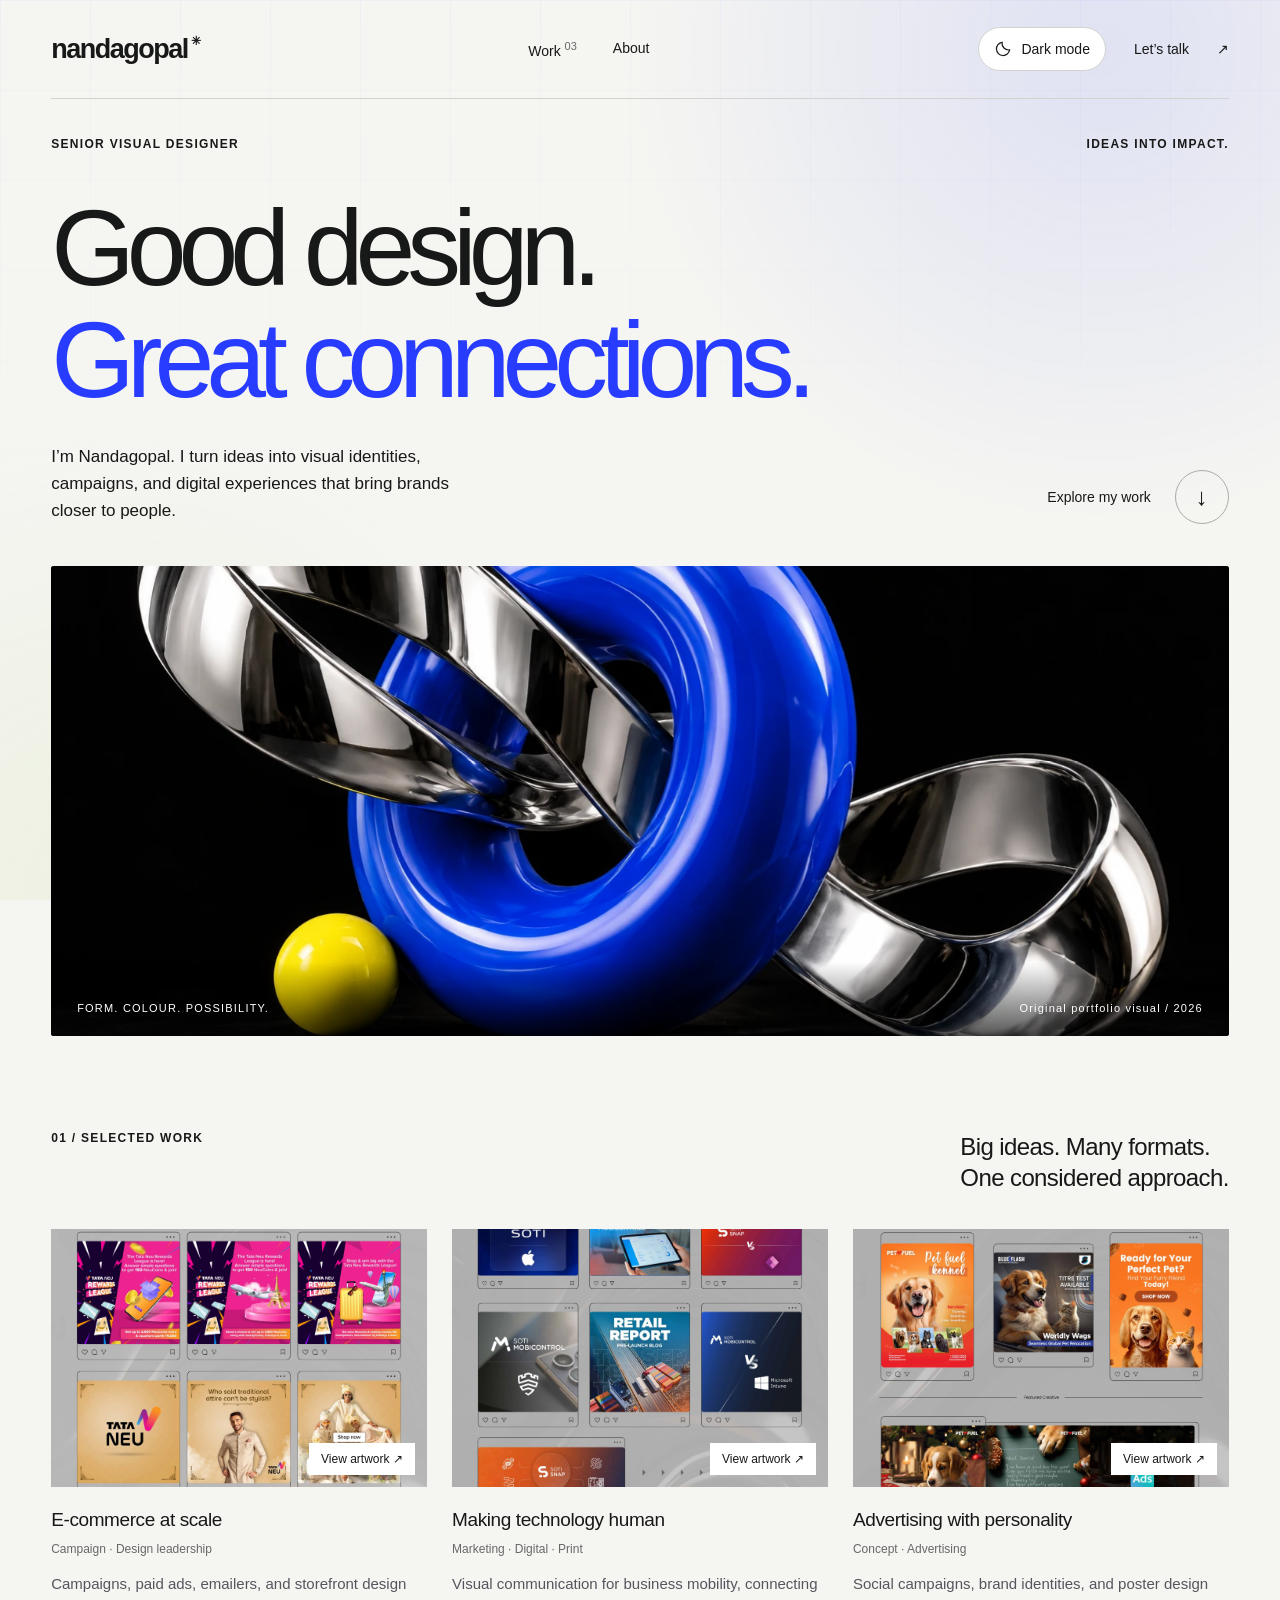
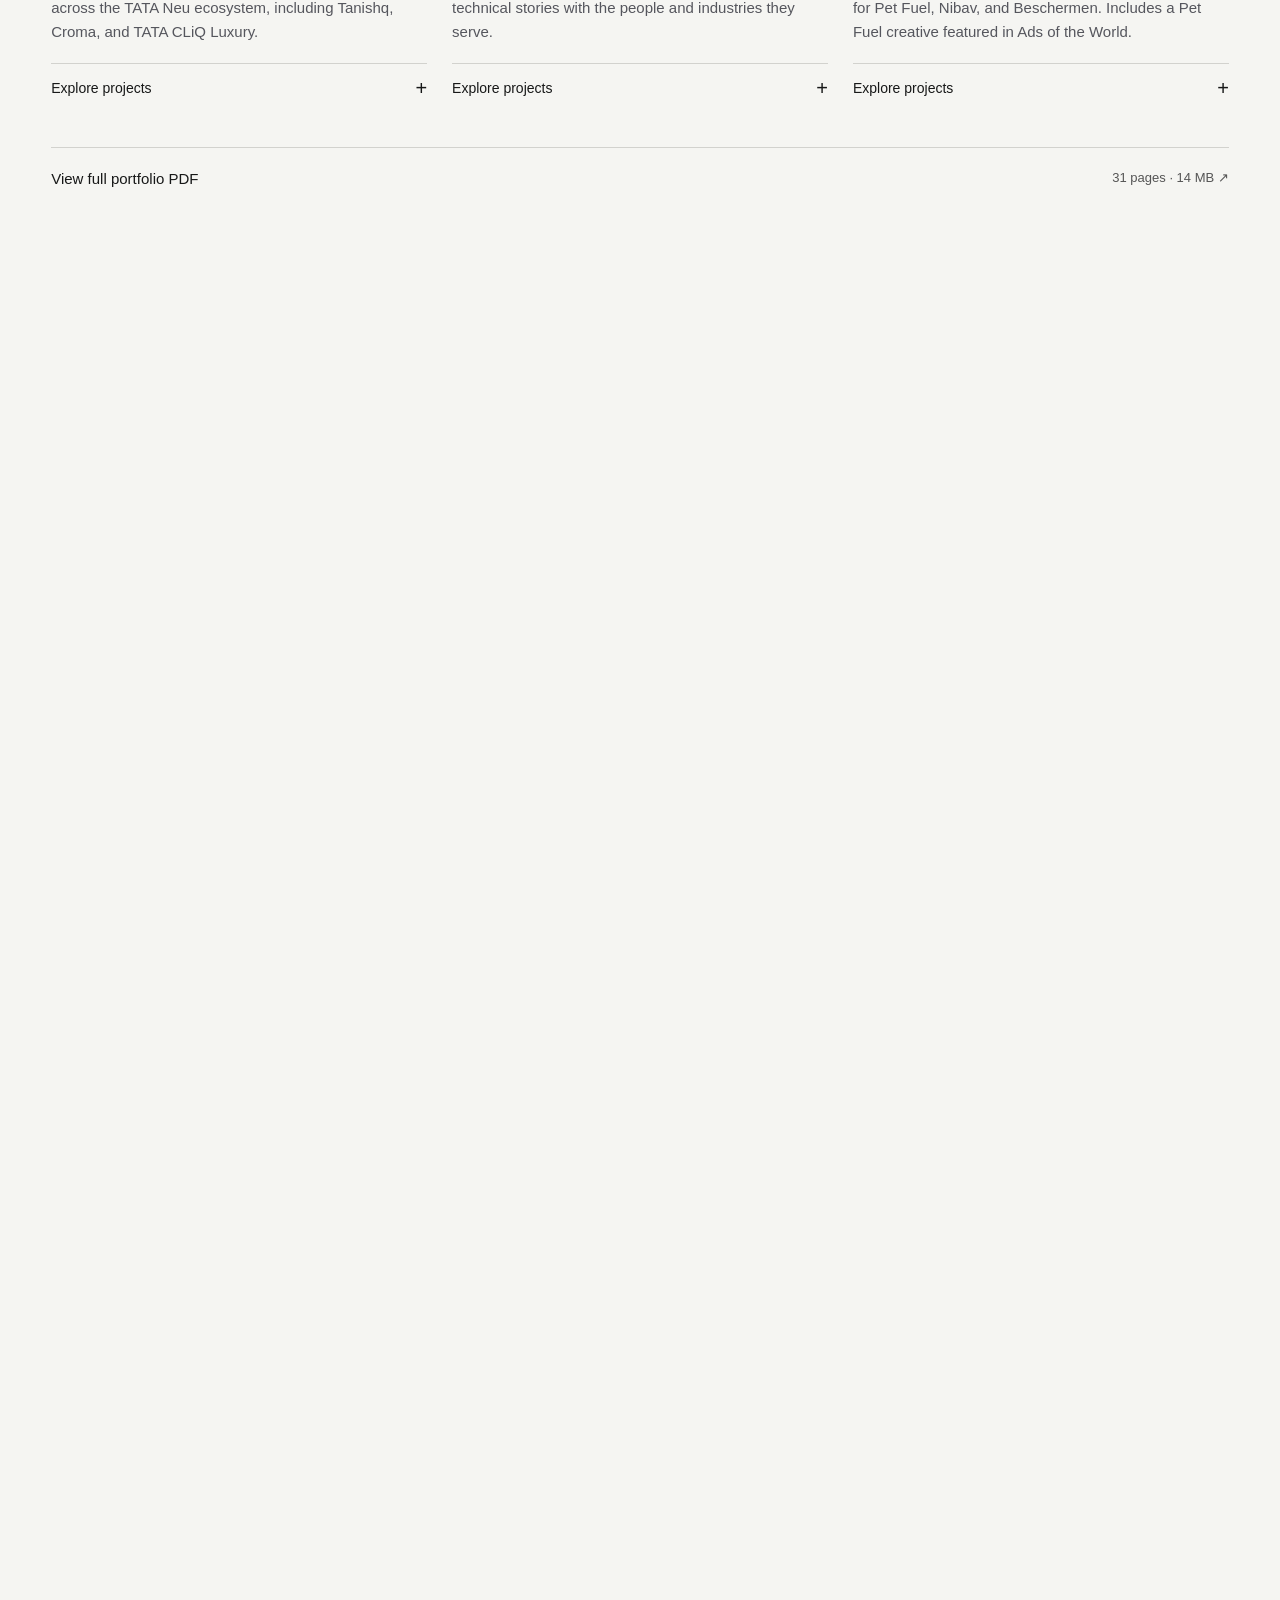
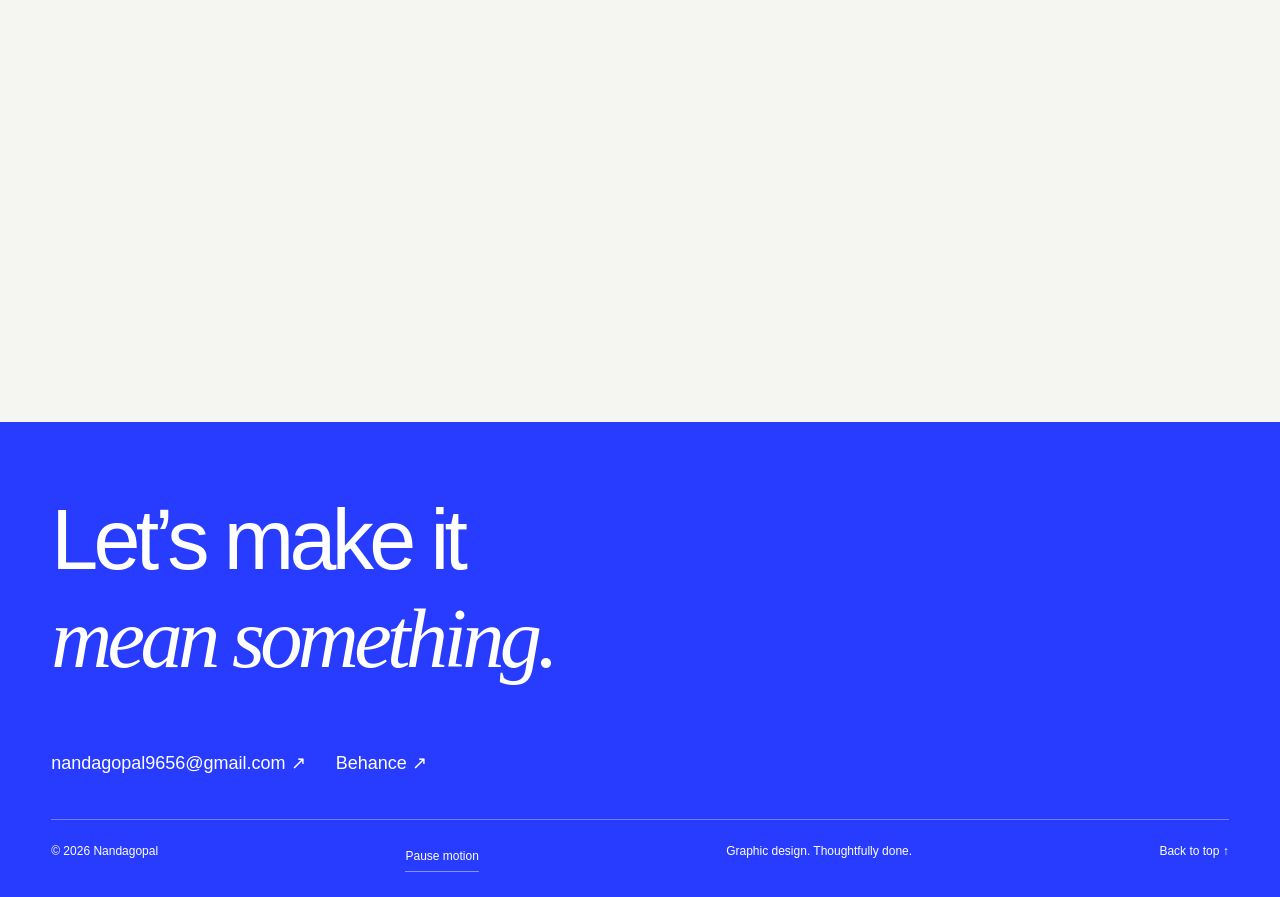
==== index.html @ f3656f04 "Refresh cached popup styles so the solid background appears" ====
<!doctype html>
<html lang="en">
<head>
<meta charset="utf-8"><meta name="viewport" content="width=device-width,initial-scale=1">
<title>Nandagopal — Senior Visual Designer</title>
<meta name="description" content="Nandagopal is a multidisciplinary graphic designer and copywriter working across brand identities, e-commerce campaigns, advertising and digital experiences.">
<meta name="theme-color" content="#f5f5f2">
<link rel="icon" type="image/svg+xml" href="data:image/svg+xml,%3Csvg xmlns='http://www.w3.org/2000/svg' viewBox='0 0 32 32'%3E%3Crect width='32' height='32' rx='7' fill='%23283cff'/%3E%3Ctext x='6' y='24' fill='white' font-family='Arial' font-size='25' font-weight='bold'%3En%3C/text%3E%3C/svg%3E">
<script>
(function () {
  var root = document.documentElement;
  var theme = null, motion = null;
  try { theme = localStorage.getItem('nandagopal-theme'); motion = localStorage.getItem('nandagopal-motion'); } catch (_) {}
  root.dataset.theme = theme === 'dark' || theme === 'light' ? theme : (matchMedia('(prefers-color-scheme: dark)').matches ? 'dark' : 'light');
  root.dataset.motion = motion === 'paused' ? 'paused' : 'running';
  document.querySelector('meta[name="theme-color"]').content = root.dataset.theme === 'dark' ? '#101115' : '#f5f5f2';
})();
</script>
<style>
:root{--paper:#f5f5f2;--ink:#171818;--blue:#283cff;--line:#d2d2ce}*{box-sizing:border-box}html{scroll-behavior:smooth;scroll-padding-top:30px}body{margin:0;background:var(--paper);color:var(--ink);font-family:Arial,Helvetica,sans-serif;-webkit-font-smoothing:antialiased}a{color:inherit;text-decoration:none}button,a,summary{-webkit-tap-highlight-color:transparent}a:focus-visible,summary:focus-visible{outline:3px solid var(--blue);outline-offset:6px}.skip{position:absolute;left:20px;top:-80px;background:white;padding:16px;z-index:3}.skip:focus{top:10px}.nav{margin:0 4%;padding:27px 0;display:flex;align-items:center;justify-content:space-between;border-bottom:1px solid var(--line);gap:25px}.wordmark{font-size:27px;font-weight:800;letter-spacing:-1.5px}.wordmark span{font-size:12px;vertical-align:top;margin-left:3px}.nav nav{display:flex;gap:36px;font-size:14px}.nav nav span{font-size:11px;vertical-align:super;color:#686868}.nav-end{font-size:14px}.nav-end span{margin-left:24px}.hero,.work,.about,.expertise{margin:0 4%}.hero{padding-top:38px}.eyebrow{font-size:12px;letter-spacing:1.3px;font-weight:600}.hero>.eyebrow{display:flex;justify-content:space-between}h1{font-size:clamp(60px,8.4vw,140px);font-weight:500;letter-spacing:-.075em;line-height:1.04;margin:42px 0 26px}h1>span{color:var(--blue)}.hero-bottom{display:flex;justify-content:space-between;align-items:end;margin-bottom:42px}.hero-bottom p{font-size:17px;line-height:1.6;max-width:435px;margin:0}.round-link{display:flex;align-items:center;gap:24px;font-size:14px}.round-link b{width:54px;height:54px;border:1px solid #aaa;border-radius:50%;display:grid;place-items:center;font-size:24px;font-weight:400;transition:.2s}.round-link:hover b{background:var(--blue);color:white;border-color:var(--blue);transform:translateY(3px)}.hero-art{margin:0;position:relative;height:470px;overflow:hidden;background:#0b0b0c;border-radius:3px}.hero-art img{width:100%;height:100%;object-fit:cover;object-position:center 52%}.hero-art figcaption{position:absolute;bottom:0;left:0;right:0;display:flex;justify-content:space-between;color:white;font-size:11px;letter-spacing:1.2px;padding:40px 26px 22px;background:linear-gradient(transparent,#000a)}.work{padding:95px 0 75px}.section-top{display:flex;justify-content:space-between;align-items:start;margin-bottom:35px}.section-top>p{font-size:24px;line-height:1.3;letter-spacing:-.6px;margin:0}.project-grid{display:grid;grid-template-columns:repeat(3,minmax(0,1fr));gap:25px}.project-face{aspect-ratio:4/4.7;padding:28px;display:flex;flex-direction:column;justify-content:space-between}.small-cap{font-size:11px;letter-spacing:1px}.project-face h2{font-size:clamp(27px,3.05vw,52px);line-height:1.08;font-weight:500;letter-spacing:-1.8px;margin:30px 0}.project-face em{font-family:Georgia,serif;font-weight:400}.face-foot{display:flex;justify-content:space-between;align-items:end}.face-foot span:first-child{font-size:23px;font-weight:bold;letter-spacing:-.8px}.face-foot span:last-child{font-size:12px}.neu .project-face{background:#c8f05c}.soti .project-face{background:var(--blue);color:white}.pet .project-face{background:#212121;color:#efefea}.project-label{margin-top:22px}.project-label h3{font-size:19px;font-weight:500;letter-spacing:-.4px;margin:0 0 8px}.project-label>span{font-size:12px;color:#686868}.project>p{font-size:15px;line-height:1.6;color:var(--muted);min-height:76px}details{border-top:1px solid var(--line)}summary{list-style:none;cursor:pointer;font-size:14px;padding:16px 0;display:flex;justify-content:space-between}summary::-webkit-details-marker{display:none}summary span{font-size:20px;line-height:16px}details[open] summary span{transform:rotate(45deg)}.detail{padding-bottom:12px;font-size:15px;line-height:1.6}.detail h4{margin:12px 0 4px;font-size:13px}.detail p{margin:0 0 14px;color:#535353}.work-note{font-size:12px;color:var(--muted);margin:30px 0 0}.about{border-top:1px solid var(--line);padding:75px 0 90px;display:grid;grid-template-columns:1fr 1fr;gap:60px}.about h2{font-size:clamp(42px,5.2vw,80px);line-height:1.1;letter-spacing:-3px;font-weight:500;margin:35px 0}.about h2 em{font-family:Georgia,serif;color:var(--blue);font-weight:400}.about-copy{padding-top:42px}.about-copy p{font-size:16px;line-height:1.7;color:#545454}.about-copy .large{font-size:25px;line-height:1.4;color:var(--ink);letter-spacing:-.6px;margin-top:0}.stat{display:flex;gap:25px;align-items:center;border-top:1px solid var(--line);padding-top:25px;margin-top:30px}.stat strong{font-size:70px;font-weight:500;letter-spacing:-5px}.stat span{font-size:13px;line-height:1.7;color:#555}.expertise{padding:70px 0;border-top:1px solid var(--line)}.section-top h2{font-size:35px;line-height:1.2;font-weight:500;letter-spacing:-1.4px;margin:0}.skill-row{padding:25px 0;border-top:1px solid var(--line);display:grid;grid-template-columns:55px 1fr 1fr;align-items:center;gap:20px}.skill-row>span{font-size:12px;color:#777}.skill-row h3{font-size:25px;font-weight:500;letter-spacing:-.6px;margin:0}.skill-row p{font-size:14px;color:var(--muted);line-height:1.6;margin:0}.toolbox{display:flex;justify-content:space-between;border-top:1px solid var(--line);padding:28px 0 0;gap:25px}.toolbox span{font-size:11px;letter-spacing:1px}.toolbox p{font-size:14px;margin:0;line-height:1.6}footer{background:var(--brand);color:white;padding:55px 4% 25px}.footer-title{font-size:clamp(42px,6.6vw,105px);letter-spacing:-.055em;line-height:1.15;padding:15px 0 65px}.footer-title em{font-family:Georgia,serif;font-weight:400}.footer-bottom{border-top:1px solid #ffffff55;padding-top:24px;display:flex;justify-content:space-between;font-size:12px;gap:20px}@media(min-width:1700px){body{max-width:1800px;margin:auto}}@media(max-width:900px){h1{font-size:9vw}.project-grid{gap:15px}.project-face{padding:20px}.project-face h2{letter-spacing:-1px}.small-cap{font-size:10px}.hero-art{height:380px}.about{gap:35px}.skill-row{grid-template-columns:30px 1fr 1fr}}@media(max-width:640px){.nav{padding:22px 0}.wordmark{font-size:24px}.nav nav{gap:20px}.nav-end{display:none}.hero{padding-top:26px}.hero>.eyebrow span:last-child{display:none}h1{font-size:clamp(43px,10.4vw,67px);margin:34px 0 23px;letter-spacing:-.065em}.hero-bottom{display:block;margin-bottom:30px}.hero-bottom p{font-size:16px}.round-link{justify-content:space-between;margin-top:22px}.round-link b{width:43px;height:43px}.hero-art{height:310px}.hero-art figcaption{padding:30px 16px 16px;font-size:10px}.hero-art figcaption span:last-child{display:none}.work{padding:60px 0}.section-top{gap:20px}.section-top>p{font-size:18px}.eyebrow{font-size:10px;line-height:1.5}.project-grid{grid-template-columns:1fr;gap:36px}.project-face{aspect-ratio:1.15;padding:26px}.project-face h2{font-size:45px;letter-spacing:-1.6px}.small-cap{font-size:11px}.project>p{min-height:0}.about{padding:50px 0;grid-template-columns:1fr;gap:0}.about h2{font-size:52px;letter-spacing:-2px;margin-bottom:0}.about-copy{padding-top:30px}.about-copy .large{font-size:22px}.expertise{padding:45px 0}.section-top h2{font-size:25px}.skill-row{grid-template-columns:25px 1fr;gap:12px}.skill-row h3{font-size:23px}.skill-row p{grid-column:2}.toolbox{display:block}.toolbox p{margin-top:14px}.footer-title{font-size:47px;padding-bottom:40px}.footer-bottom{flex-wrap:wrap;font-size:11px}.footer-bottom>span:nth-child(2){display:none}footer{padding-top:30px}}@media(prefers-reduced-motion:reduce){html{scroll-behavior:auto}*{transition:none!important}}
.art-preview{display:block;width:100%;padding:0;border:0;position:relative;background:#ddd;cursor:zoom-in;overflow:hidden}.art-preview img{display:block;width:100%;height:auto;aspect-ratio:16/11;object-fit:cover;transition:transform .3s}.art-preview:hover img{transform:scale(1.025)}.art-preview>span{position:absolute;right:12px;bottom:12px;background:#fff;padding:9px 12px;font-size:12px}.art-gallery{display:grid;gap:15px;margin-top:25px}.art-gallery button{padding:0;text-align:left;background:none;border:1px solid var(--line);cursor:zoom-in;color:var(--ink)}.art-gallery img{width:100%;height:auto;display:block}.art-gallery span{display:block;padding:12px;font-size:13px}.portfolio-download{display:flex;justify-content:space-between;padding:22px 0;border-top:1px solid var(--line);margin-top:35px;font-size:15px}.portfolio-download span{font-size:13px;color:#555}.contact-links{display:flex;gap:30px;flex-wrap:wrap;padding-bottom:45px;font-size:18px}.contact-links a:hover{text-decoration:underline}dialog{border:0;padding:20px;width:min(1400px,95vw);max-height:94vh;background:var(--paper);color:var(--ink)}dialog::backdrop{background:#000c}dialog>img{display:block;max-width:100%;max-height:79vh;width:auto;height:auto;margin:auto;object-fit:contain}.dialog-bar{display:flex;justify-content:space-between;align-items:center;gap:20px;margin-bottom:18px}.dialog-bar h2{font-size:17px;font-weight:500;margin:0}.dialog-bar button{font:inherit;background:var(--ink);color:var(--paper);border:0;padding:10px 16px;cursor:pointer}button:focus-visible{outline:3px solid var(--blue);outline-offset:4px}@media(max-width:640px){.art-preview img{aspect-ratio:16/10}.contact-links{display:grid;gap:20px;font-size:16px}.portfolio-download{gap:20px;font-size:14px}dialog{padding:12px}.dialog-bar h2{font-size:14px}}
/* Appearance and ambient movement */
:root{color-scheme:light;--muted:#55565d;--brand:#283cff;--surface:#ffffff;--glow-blue:rgba(40,60,255,.1);--glow-lime:rgba(166,208,62,.09);--grid:rgba(40,60,255,.045)}
:root[data-theme="dark"]{color-scheme:dark;--paper:#101115;--ink:#f2f3f7;--blue:#96a3ff;--line:#353740;--muted:#b2b6c3;--brand:#202cad;--surface:#1e2029;--glow-blue:rgba(75,89,255,.2);--glow-lime:rgba(119,161,68,.08);--grid:rgba(150,163,255,.05)}
body{isolation:isolate;transition:background-color .25s,color .25s}
.ambient{position:fixed;inset:0;overflow:hidden;pointer-events:none;z-index:-1;contain:strict}
.ambient-wash{position:absolute;width:78vmax;height:78vmax;border-radius:50%;will-change:transform;animation:ambient-drift 26s ease-in-out infinite alternate}
.wash-blue{top:-35vmax;right:-25vmax;background:radial-gradient(ellipse,var(--glow-blue),transparent 67%)}
.wash-lime{bottom:-38vmax;left:-30vmax;background:radial-gradient(ellipse,var(--glow-lime),transparent 65%);animation-name:ambient-counter;animation-duration:32s}
.ambient-grid{position:absolute;inset:0;background-image:linear-gradient(var(--grid) 1px,transparent 1px),linear-gradient(90deg,var(--grid) 1px,transparent 1px);background-size:90px 90px;mask-image:linear-gradient(to bottom,#000,transparent 62%);opacity:.65}
@keyframes ambient-drift{from{transform:translate3d(0,0,0) scale(1)}to{transform:translate3d(-17vw,18vh,0) scale(1.2)}}
@keyframes ambient-counter{from{transform:translate3d(0,0,0)}to{transform:translate3d(20vw,-24vh,0) scale(1.15)}}
.nav-actions{display:flex;align-items:center;gap:28px}.appearance-button{display:inline-flex;align-items:center;justify-content:center;gap:9px;min-height:44px;padding:10px 15px;border:1px solid var(--line);border-radius:30px;color:var(--ink);background:var(--surface);font:inherit;font-size:14px;cursor:pointer;transition:border-color .2s,background-color .2s,transform .2s;white-space:nowrap}.appearance-button:hover{border-color:var(--blue);transform:translateY(-2px)}.appearance-button svg{width:18px;height:18px;flex:none}.sun-icon{display:none}[data-theme="dark"] .moon-icon{display:none}[data-theme="dark"] .sun-icon{display:block}.skip{background:var(--surface)}.art-preview>span{color:#171818}.round-link:hover b{background:var(--brand)}.art-gallery button{background:var(--surface)}.project-label h3{transition:color .2s}.project:hover .project-label h3{color:var(--blue)}.skill-row{transition:padding-left .25s,background-color .25s}.skill-row:hover{padding-left:12px;background:var(--glow-blue)}.hero-art img{animation:hero-breathe 24s ease-in-out infinite alternate;will-change:transform}.hero-art figcaption{z-index:1}@keyframes hero-breathe{from{transform:scale(1)}to{transform:scale(1.045)}}
#motion-toggle{font:inherit;color:inherit;border:0;border-bottom:1px solid #ffffff70;background:none;padding:0 0 3px;cursor:pointer;min-height:28px}#motion-toggle:focus-visible{outline-color:white}.page-hidden .ambient-wash,.page-hidden .hero-art img,[data-motion="paused"] .ambient-wash,[data-motion="paused"] .hero-art img{animation-play-state:paused}
@media(max-width:760px){.nav{flex-wrap:wrap;gap:18px}.nav-actions{gap:15px}.nav nav{gap:20px}.nav-end{display:none}.nav .wordmark{margin-right:auto}.nav nav{order:3;width:100%;padding-top:3px}.appearance-button{padding:10px 13px}.ambient-grid{background-size:65px 65px}.footer-bottom{align-items:center}.footer-bottom>span:nth-child(2){display:none}}
@media(prefers-reduced-motion:reduce){html{scroll-behavior:auto}.ambient-wash,.hero-art img{animation:none!important;will-change:auto}*,*::before,*::after{transition:none!important}.art-preview:hover img,.appearance-button:hover,.round-link:hover b{transform:none}.skill-row:hover{padding-left:0}}
.contact-section{margin:0 4%;padding:75px 0 90px;border-top:1px solid var(--line);display:grid;grid-template-columns:1fr 1.15fr;gap:8%}.contact-intro h2{font-size:clamp(42px,4.5vw,70px);line-height:1.08;letter-spacing:-2.4px;font-weight:500;margin:30px 0 24px}.contact-intro h2 em{font-family:Georgia,serif;color:var(--blue);font-weight:400}.contact-intro p{max-width:340px;font-size:17px;line-height:1.6;color:var(--muted)}.contact-intro>a{display:inline-block;font-size:14px;margin-top:18px;text-decoration:underline;text-underline-offset:5px}#contact-form{padding-top:6px;min-width:0}.contact-fields{display:grid;grid-template-columns:1fr 1fr;gap:20px}.contact-field{display:flex;flex-direction:column;gap:10px;margin-bottom:24px}.contact-field label{font-size:14px}.contact-field label span{font-size:12px;color:var(--muted)}.contact-field input,.contact-field textarea{width:100%;min-width:0;border:1px solid var(--line);border-radius:4px;background:var(--surface);color:var(--ink);font:inherit;font-size:16px;line-height:1.5;padding:14px 16px;transition:border-color .2s,box-shadow .2s}.contact-field input::placeholder,.contact-field textarea::placeholder{color:var(--muted);opacity:1}.contact-field textarea{resize:vertical;min-height:155px}.contact-field input:focus,.contact-field textarea:focus{outline:2px solid var(--blue);outline-offset:3px;border-color:var(--blue)}.contact-send{display:flex;align-items:center;gap:22px}.send-message{display:flex;align-items:center;justify-content:space-between;gap:30px;flex:none;padding:16px 23px;min-height:52px;border:1px solid transparent;border-radius:3px;background:var(--brand);color:#fff;font:inherit;font-size:16px;cursor:pointer;transition:transform .2s,box-shadow .2s}.send-message:hover{transform:translateY(-2px);box-shadow:0 5px 20px var(--glow-blue)}.send-message:disabled{cursor:wait;opacity:.7;transform:none}.contact-send p{color:var(--muted);font-size:12px;line-height:1.65;margin:0}.contact-send p a{text-decoration:underline;text-underline-offset:3px}.contact-status{font-size:16px;line-height:1.5;border-left:3px solid var(--blue);padding:14px 18px;background:var(--surface);margin-top:24px}.contact-honeypot{display:none}@media(max-width:760px){.contact-section{grid-template-columns:1fr;gap:32px;padding:50px 0}.contact-intro h2{font-size:48px}.contact-intro p{max-width:100%}.contact-intro>a{margin-top:8px}.contact-send{align-items:flex-start;flex-direction:column;gap:16px}.contact-send p{max-width:340px}}@media(max-width:420px){.contact-fields{grid-template-columns:1fr;gap:0}.send-message{width:100%}}@media(prefers-reduced-motion:reduce){.send-message:hover{transform:none}}


/* Interactive motion layered onto the original layout. */
:root{--accent:#c1c8ff}
.cursor-orbit{position:fixed;top:0;left:0;width:36px;height:36px;border:1px solid var(--blue);border-radius:50%;z-index:100;pointer-events:none;display:grid;place-items:center;opacity:0;transition:width .2s,height .2s,background .2s,opacity .2s;transform:translate(-100px,-100px)}.cursor-orbit span{display:none;font-size:12px;font-weight:700;letter-spacing:.08em}.cursor-orbit.art-hover{width:74px;height:74px;background:var(--accent);border-color:var(--accent);color:#211a2e}.cursor-orbit.art-hover span{display:block}.cursor-light{position:fixed;left:0;top:0;width:500px;height:500px;border-radius:50%;pointer-events:none;z-index:-1;background:radial-gradient(circle,var(--glow-blue),transparent 68%);opacity:0;transform:translate(-1000px,-1000px)}.reveal-ready{opacity:0;translate:0 24px;transition:opacity .65s,translate .65s}.reveal-ready.is-visible{opacity:1;translate:0 0}

.hero-art{translate:var(--image-x,0px) var(--image-y,0px)}
.art-preview{transform:perspective(1000px) rotateX(var(--tilt-x,0deg)) rotateY(var(--tilt-y,0deg));transition:transform .25s ease-out}
[data-motion="paused"] .cursor-orbit,[data-motion="paused"] .cursor-light{display:none}
[data-motion="paused"] .hero-art{translate:none}
[data-motion="paused"] .art-preview{transform:none!important}
[data-motion="paused"] .reveal-ready{opacity:1;translate:none;transition:none}
@media(pointer:coarse),(prefers-reduced-motion:reduce){.cursor-orbit,.cursor-light{display:none!important}.reveal-ready{opacity:1;translate:none}.hero-art{translate:none!important}.art-preview{transform:none!important}}
</style>
<style>
/* Shared artwork popup */
#art-dialog{border-radius:24px}
#art-dialog .dialog-bar{gap:16px}
#art-dialog .dialog-bar h2{min-width:0;overflow-wrap:anywhere}
#art-dialog #close-art{display:grid;place-items:center;flex:0 0 48px;width:48px;height:48px;padding:0;border-radius:50%;font-family:Arial,Helvetica,sans-serif;font-size:36px;font-weight:400;line-height:1}
#art-dialog #close-art:hover{opacity:.8}
@media(max-width:640px){#art-dialog{border-radius:18px}}
</style>
<link rel="stylesheet" href="gallery-admin.css?v=solid-20261008">
</head>
<body>
<div class="cursor-orbit" aria-hidden="true"><span>VIEW</span></div><div class="cursor-light" aria-hidden="true"></div>
<div class="ambient" aria-hidden="true"><div class="ambient-wash wash-blue"></div><div class="ambient-wash wash-lime"></div><div class="ambient-grid"></div></div>
<a class="skip" href="#main">Skip to content</a>
<header class="nav"><a class="wordmark" href="#" aria-label="Nandagopal home">nandagopal<span>✳</span></a><nav aria-label="Main navigation"><a href="#work">Work <span>03</span></a><a href="#about">About</a></nav><div class="nav-actions"><button type="button" id="theme-toggle" class="appearance-button" aria-label="Dark mode" aria-pressed="false"><svg class="moon-icon" viewBox="0 0 24 24" fill="none" stroke="currentColor" stroke-width="1.6" aria-hidden="true"><path d="M20.8 13.2A8.8 8.8 0 0 1 10.8 3.2 8.8 8.8 0 1 0 20.8 13.2Z"/></svg><svg class="sun-icon" viewBox="0 0 24 24" fill="none" stroke="currentColor" stroke-width="1.6" aria-hidden="true"><circle cx="12" cy="12" r="4"/><path d="M12 1v3m0 16v3M1 12h3m16 0h3M4.2 4.2l2.1 2.1m11.4 11.4 2.1 2.1M4.2 19.8l2.1-2.1M17.7 6.3l2.1-2.1"/></svg><span id="theme-label">Dark mode</span></button><a class="nav-end" href="#contact">Let’s talk <span>↗</span></a></div></header>
<main id="main">
<section class="hero" aria-labelledby="hero-title"><div class="eyebrow"><span>SENIOR VISUAL DESIGNER</span><span>IDEAS INTO IMPACT.</span></div><h1 id="hero-title">Good design.<br><span>Great connections.</span></h1><div class="hero-bottom"><p>I’m Nandagopal. I turn ideas into visual identities, campaigns, and digital experiences that bring brands closer to people.</p><a class="round-link" href="#work"><span>Explore my work</span><b aria-hidden="true">↓</b></a></div><figure class="hero-art"><img src="hero.webp" alt="An expressive chrome ribbon threaded through a blue sculptural ring with a yellow sphere" width="1536" height="1024"><figcaption><span>FORM. COLOUR. POSSIBILITY.</span><span>Original portfolio visual / 2026</span></figcaption></figure></section>
<section id="work" class="work"><div class="section-top"><span class="eyebrow">01 / SELECTED WORK</span><p>Big ideas. Many formats.<br>One considered approach.</p></div><div class="project-grid">
<article class="project neu"><button class="art-preview" type="button" data-image="work-9.webp" data-title="TATA Neu paid advertising" aria-label="Enlarge TATA Neu paid advertising"><img src="work-9.webp" alt="TATA Neu paid advertising, from Nandagopal’s portfolio" width="1920" height="1080" loading="lazy"><span>View artwork ↗</span></button><div class="project-label"><h3>E-commerce at scale</h3><span>Campaign · Design leadership</span></div><p>Campaigns, paid ads, emailers, and storefront design across the TATA Neu ecosystem, including Tanishq, Croma, and TATA CLiQ Luxury.</p><details><summary>Explore projects <span aria-hidden="true">+</span></summary><div class="detail"><h4>The role</h4><p>As Design Lead for Team TATA Neu, I led design support for an emerging shopping platform, working across app and website templates and campaign assets.</p><h4>The challenge</h4><p>Translating a changing campaign identity across a large creative pipeline while keeping the visual language consistent.</p><div class="art-gallery"><button type="button" data-image="work-5.webp" data-title="Tanishq campaign and category cards" aria-label="Enlarge Tanishq campaign and category cards"><img src="work-5.webp" width="1920" height="1080" loading="lazy" alt="Tanishq campaign and category cards"><span>Tanishq campaign and category cards ↗</span></button><button type="button" data-image="work-6.webp" data-title="TATA CLiQ Luxury campaigns" aria-label="Enlarge TATA CLiQ Luxury campaigns"><img src="work-6.webp" width="1920" height="1080" loading="lazy" alt="TATA CLiQ Luxury campaigns"><span>TATA CLiQ Luxury campaigns ↗</span></button><button type="button" data-image="work-7.webp" data-title="Croma product campaigns" aria-label="Enlarge Croma product campaigns"><img src="work-7.webp" width="1920" height="1080" loading="lazy" alt="Croma product campaigns"><span>Croma product campaigns ↗</span></button><button type="button" data-image="work-8.webp" data-title="Croma sale templates" aria-label="Enlarge Croma sale templates"><img src="work-8.webp" width="1920" height="1080" loading="lazy" alt="Croma sale templates"><span>Croma sale templates ↗</span></button><button type="button" data-image="work-9.webp" data-title="TATA Neu paid advertising" aria-label="Enlarge TATA Neu paid advertising"><img src="work-9.webp" width="1920" height="1080" loading="lazy" alt="TATA Neu paid advertising"><span>TATA Neu paid advertising ↗</span></button><button type="button" data-image="work-10.webp" data-title="Healthcare paid advertising" aria-label="Enlarge Healthcare paid advertising"><img src="work-10.webp" width="1920" height="1080" loading="lazy" alt="Healthcare paid advertising"><span>Healthcare paid advertising ↗</span></button><button type="button" data-image="work-11.webp" data-title="Campaign emailers" aria-label="Enlarge Campaign emailers"><img src="work-11.webp" width="1920" height="1080" loading="lazy" alt="Campaign emailers"><span>Campaign emailers ↗</span></button><button type="button" data-image="work-12.webp" data-title="E-commerce storefronts" aria-label="Enlarge E-commerce storefronts"><img src="work-12.webp" width="1920" height="1080" loading="lazy" alt="E-commerce storefronts"><span>E-commerce storefronts ↗</span></button><button type="button" data-image="work-13.webp" data-title="Retail storefront design" aria-label="Enlarge Retail storefront design"><img src="work-13.webp" width="1920" height="1080" loading="lazy" alt="Retail storefront design"><span>Retail storefront design ↗</span></button></div></div></details></article>
<article class="project soti"><button class="art-preview" type="button" data-image="work-24.webp" data-title="SOTI blog graphics" aria-label="Enlarge SOTI blog graphics"><img src="work-24.webp" alt="SOTI blog graphics, from Nandagopal’s portfolio" width="1920" height="1080" loading="lazy"><span>View artwork ↗</span></button><div class="project-label"><h3>Making technology human</h3><span>Marketing · Digital · Print</span></div><p>Visual communication for business mobility, connecting technical stories with the people and industries they serve.</p><details><summary>Explore projects <span aria-hidden="true">+</span></summary><div class="detail"><h4>The work</h4><p>Social carousels, campaign graphics, email banners, event materials, and workplace graphics across retail, logistics, healthcare, and emergency services.</p><h4>The focus</h4><p>Making device visibility, connectivity, and operational challenges easier to understand through clear hierarchy and purposeful visuals.</p><div class="art-gallery"><button type="button" data-image="work-23.webp" data-title="SOTI corporate communications" aria-label="Enlarge SOTI corporate communications"><img src="work-23.webp" width="1920" height="1080" loading="lazy" alt="SOTI corporate communications"><span>SOTI corporate communications ↗</span></button><button type="button" data-image="work-24.webp" data-title="SOTI blog graphics" aria-label="Enlarge SOTI blog graphics"><img src="work-24.webp" width="1920" height="1080" loading="lazy" alt="SOTI blog graphics"><span>SOTI blog graphics ↗</span></button><button type="button" data-image="work-25.webp" data-title="SOTI promotional graphics" aria-label="Enlarge SOTI promotional graphics"><img src="work-25.webp" width="1920" height="1080" loading="lazy" alt="SOTI promotional graphics"><span>SOTI promotional graphics ↗</span></button><button type="button" data-image="work-26.webp" data-title="SOTI YouTube thumbnails" aria-label="Enlarge SOTI YouTube thumbnails"><img src="work-26.webp" width="1920" height="1080" loading="lazy" alt="SOTI YouTube thumbnails"><span>SOTI YouTube thumbnails ↗</span></button><button type="button" data-image="work-27.webp" data-title="SOTI print design" aria-label="Enlarge SOTI print design"><img src="work-27.webp" width="1920" height="1080" loading="lazy" alt="SOTI print design"><span>SOTI print design ↗</span></button><button type="button" data-image="work-28.webp" data-title="SOTI jersey and poster design" aria-label="Enlarge SOTI jersey and poster design"><img src="work-28.webp" width="1920" height="1080" loading="lazy" alt="SOTI jersey and poster design"><span>SOTI jersey and poster design ↗</span></button><button type="button" data-image="work-29.webp" data-title="SOTI posters and login pages" aria-label="Enlarge SOTI posters and login pages"><img src="work-29.webp" width="1920" height="1080" loading="lazy" alt="SOTI posters and login pages"><span>SOTI posters and login pages ↗</span></button><button type="button" data-image="work-30.webp" data-title="Website design" aria-label="Enlarge Website design"><img src="work-30.webp" width="1920" height="1080" loading="lazy" alt="Website design"><span>Website design ↗</span></button></div></div></details></article>
<article class="project pet"><button class="art-preview" type="button" data-image="work-15.webp" data-title="Pet Fuel social campaigns" aria-label="Enlarge Pet Fuel social campaigns"><img src="work-15.webp" alt="Pet Fuel social campaigns, from Nandagopal’s portfolio" width="1920" height="1080" loading="lazy"><span>View artwork ↗</span></button><div class="project-label"><h3>Advertising with personality</h3><span>Concept · Advertising</span></div><p>Social campaigns, brand identities, and poster design for Pet Fuel, Nibav, and Beschermen. Includes a Pet Fuel creative featured in Ads of the World.</p><details><summary>Explore projects <span aria-hidden="true">+</span></summary><div class="detail"><h4>The approach</h4><p>Bringing together concept, copy, and visual storytelling to create advertising with a distinct point of view.</p><h4>Recognition</h4><p>A Pet Fuel creative was featured in Ads of the World.</p><div class="art-gallery"><button type="button" data-image="work-15.webp" data-title="Pet Fuel social campaigns" aria-label="Enlarge Pet Fuel social campaigns"><img src="work-15.webp" width="1920" height="1080" loading="lazy" alt="Pet Fuel social campaigns"><span>Pet Fuel social campaigns ↗</span></button><button type="button" data-image="work-16.webp" data-title="Pet Fuel advertising" aria-label="Enlarge Pet Fuel advertising"><img src="work-16.webp" width="1920" height="1080" loading="lazy" alt="Pet Fuel advertising"><span>Pet Fuel advertising ↗</span></button><button type="button" data-image="work-17.webp" data-title="Nibav marketing designs" aria-label="Enlarge Nibav marketing designs"><img src="work-17.webp" width="1920" height="1080" loading="lazy" alt="Nibav marketing designs"><span>Nibav marketing designs ↗</span></button><button type="button" data-image="work-18.webp" data-title="Brand identity design" aria-label="Enlarge Brand identity design"><img src="work-18.webp" width="1920" height="1080" loading="lazy" alt="Brand identity design"><span>Brand identity design ↗</span></button><button type="button" data-image="work-19.webp" data-title="Poster designs" aria-label="Enlarge Poster designs"><img src="work-19.webp" width="1920" height="1080" loading="lazy" alt="Poster designs"><span>Poster designs ↗</span></button><button type="button" data-image="work-20.webp" data-title="Beschermen creative posters" aria-label="Enlarge Beschermen creative posters"><img src="work-20.webp" width="1920" height="1080" loading="lazy" alt="Beschermen creative posters"><span>Beschermen creative posters ↗</span></button><button type="button" data-image="work-21.webp" data-title="Beschermen advertising" aria-label="Enlarge Beschermen advertising"><img src="work-21.webp" width="1920" height="1080" loading="lazy" alt="Beschermen advertising"><span>Beschermen advertising ↗</span></button></div></div></details></article>
</div><a class="portfolio-download" href="Nandagopal-Portfolio-2026.pdf" target="_blank" rel="noopener">View full portfolio PDF <span>31 pages · 14 MB ↗</span></a></section>
<section id="about" class="about"><div class="about-intro"><span class="eyebrow">02 / A LITTLE ABOUT ME</span><h2>Curious mind.<br>Designer’s eye.<br><em>Team spirit.</em></h2></div><div class="about-copy"><p class="large">I’m a Senior Visual Designer with 8+ years of experience, and I believe the strongest work starts with a good idea.</p><p>At SOTI, I create global marketing and corporate design assets. My experience spans e-commerce, branding, advertising, illustration, packaging, print, and UI. From leading a 15+ member design team to shaping everyday brand communication, I bring a practical, collaborative approach to every brief.</p><p>I’ve worked on design support for TATA Neu, Flipkart, Myntra, and Jio, as well as creative work for SOTI, Nibav, Elite Elevators, and Pet Fuel.</p><div class="stat"><strong>15+</strong><span>Designers led<br>as Team TATA Neu Design Lead</span></div></div></section>
<section id="expertise" class="expertise"><div class="section-top"><span class="eyebrow">03 / WHAT I BRING</span><h2>From the first idea<br>to the final detail.</h2></div><div class="skill-row"><span>01</span><h3>Brand &amp; identity</h3><p>Visual identities · Brand systems · Packaging</p></div><div class="skill-row"><span>02</span><h3>Campaign &amp; content</h3><p>Advertising · E-commerce · Social media · Copywriting</p></div><div class="skill-row"><span>03</span><h3>Digital &amp; print</h3><p>UI design · Illustration · Editorial · Marketing collateral</p></div><div class="toolbox"><span>MY EVERYDAY TOOLKIT</span><p>Photoshop / Illustrator / Figma / InDesign / After Effects</p></div></section>
<section id="contact" class="contact-section" aria-labelledby="contact-title">
<div class="contact-intro"><span class="eyebrow">04 / LET’S TALK</span><h2 id="contact-title">Have something<br><em>in mind?</em></h2><p>Tell me about your project, an opportunity, or an idea you’d like to explore.</p><a href="mailto:nandagopal9656@gmail.com">Prefer email? Write to me directly ↗</a></div>
<form id="contact-form" action="https://formsubmit.co/nandagopal9656@gmail.com" method="POST" accept-charset="UTF-8">
<input type="hidden" name="_subject" value="New enquiry — Nandagopal portfolio">
<input type="hidden" name="_template" value="table">
<input type="hidden" name="_next" value="https://nandagopal9656-max.github.io/nandagopal-design/?contact=submitted#contact">
<input type="hidden" name="_url" value="https://nandagopal9656-max.github.io/nandagopal-design/#contact">
<div class="contact-honeypot" aria-hidden="true"><label for="contact-company-url">Leave this field empty</label><input id="contact-company-url" type="text" name="_honey" tabindex="-1" autocomplete="off"></div>
<div class="contact-fields"><div class="contact-field"><label for="contact-name">Your name <span>(required)</span></label><input id="contact-name" name="name" type="text" autocomplete="name" placeholder="Your name" maxlength="100" required></div><div class="contact-field"><label for="contact-email">Email address <span>(required)</span></label><input id="contact-email" name="email" type="email" autocomplete="email" placeholder="you@example.com" maxlength="254" required></div></div>
<div class="contact-field"><label for="contact-message">Your message <span>(required)</span></label><textarea id="contact-message" name="message" rows="5" placeholder="A little about what you have in mind…" minlength="10" maxlength="5000" required></textarea></div>
<div class="contact-send"><button class="send-message" type="submit">Send message <span aria-hidden="true">↗</span></button><p>Your name, email, and message are sent through <a href="https://formsubmit.co/" target="_blank" rel="noopener">FormSubmit</a> so I can reply.</p></div>
<p id="contact-status" class="contact-status" role="status" tabindex="-1" hidden>Thank you. Your message has been submitted.</p>
</form></section>
</main><footer><div class="footer-title">Let’s make it<br><em>mean something.</em></div><div class="contact-links"><a href="mailto:nandagopal9656@gmail.com">nandagopal9656@gmail.com ↗</a><a href="https://www.behance.net/nandagopal96" target="_blank" rel="noopener">Behance ↗</a></div><div class="footer-bottom"><span>© 2026 Nandagopal</span><button type="button" id="motion-toggle" aria-label="Pause background motion" aria-pressed="false">Pause motion</button><span>Graphic design. Thoughtfully done.</span><a href="#">Back to top ↑</a></div></footer>
<dialog id="art-dialog" aria-labelledby="art-title"><div class="dialog-bar"><h2 id="art-title"></h2><button type="button" id="close-art" aria-label="Close artwork"><span aria-hidden="true">×</span></button></div><img id="art-image" alt=""></dialog><script>
'use strict';
document.querySelectorAll('details').forEach(detail => {
  detail.addEventListener('toggle', () => {
    if (detail.open) document.querySelectorAll('details').forEach(other => { if (other !== detail) other.open = false; });
  });
});
const dialog = document.getElementById('art-dialog');
const artImage = document.getElementById('art-image');
const artTitle = document.getElementById('art-title');
document.querySelectorAll('[data-image]').forEach(button => {
  button.addEventListener('click', () => {
    artImage.src = button.dataset.image;
    artImage.alt = button.dataset.title;
    artTitle.textContent = button.dataset.title;
    dialog.showModal();
  });
});
document.getElementById('close-art').addEventListener('click', () => dialog.close());
dialog.addEventListener('click', event => { if (event.target === dialog) { const bounds = dialog.getBoundingClientRect(); if(event.clientX < bounds.left || event.clientX > bounds.right || event.clientY < bounds.top || event.clientY > bounds.bottom) dialog.close(); } });

// Device-local appearance preferences, with system settings as the default.
const root = document.documentElement;
const themeToggle = document.getElementById('theme-toggle');
const themeLabel = document.getElementById('theme-label');
const motionToggle = document.getElementById('motion-toggle');
const systemTheme = matchMedia('(prefers-color-scheme: dark)');
const reducedMotion = matchMedia('(prefers-reduced-motion: reduce)');
let chosenTheme = null;
try { chosenTheme = localStorage.getItem('nandagopal-theme'); } catch (_) {}
function updateTheme(theme) {
  root.dataset.theme = theme;
  const dark = theme === 'dark';
  themeToggle.setAttribute('aria-pressed', String(dark));
  themeLabel.textContent = dark ? 'Light mode' : 'Dark mode';
  themeToggle.title = dark ? 'Switch to light mode' : 'Switch to dark mode';
  document.querySelector('meta[name="theme-color"]').content = dark ? '#101115' : '#f5f5f2';
}
themeToggle.addEventListener('click', () => {
  chosenTheme = root.dataset.theme === 'dark' ? 'light' : 'dark';
  updateTheme(chosenTheme);
  try { localStorage.setItem('nandagopal-theme', chosenTheme); } catch (_) {}
});
systemTheme.addEventListener('change', event => {
  if (chosenTheme !== 'dark' && chosenTheme !== 'light') updateTheme(event.matches ? 'dark' : 'light');
});
function updateMotionControl() {
  const reduced = reducedMotion.matches;
  const paused = root.dataset.motion === 'paused';
  motionToggle.disabled = reduced;
  motionToggle.textContent = reduced ? 'Reduced motion' : paused ? 'Resume motion' : 'Pause motion';
  motionToggle.setAttribute('aria-pressed', String(reduced || paused));
  motionToggle.setAttribute('aria-label', reduced ? 'Motion disabled by your device preference' : 'Pause background motion');
}
motionToggle.addEventListener('click', () => {
  root.dataset.motion = root.dataset.motion === 'paused' ? 'running' : 'paused';
  try { localStorage.setItem('nandagopal-motion', root.dataset.motion); } catch (_) {}
  updateMotionControl();
});
reducedMotion.addEventListener('change', updateMotionControl);
document.addEventListener('visibilitychange', () => root.classList.toggle('page-hidden', document.hidden));
updateTheme(root.dataset.theme);
updateMotionControl();

</script><script>
'use strict';
const contactForm = document.getElementById('contact-form');
const contactButton = contactForm.querySelector('button[type="submit"]');
const nextDestination = new URL(window.location.href);
nextDestination.search = '?contact=submitted';
nextDestination.hash = 'contact';
contactForm.elements.namedItem('_next').value = nextDestination.href;
contactForm.elements.namedItem('_url').value = window.location.origin + window.location.pathname + '#contact';
contactForm.addEventListener('submit', (event) => {
  if (!contactForm.checkValidity()) { event.preventDefault(); contactForm.reportValidity(); return; }
  contactButton.disabled = true;
  contactButton.textContent = 'Sending…';
});
window.addEventListener('pageshow', () => {
  contactButton.disabled = false;
  contactButton.textContent = 'Send message ↗';
});
if (new URLSearchParams(window.location.search).get('contact') === 'submitted') {
  const status = document.getElementById('contact-status');
  status.hidden = false;
  status.focus({ preventScroll: true });
  const cleanUrl = new URL(window.location.href);
  cleanUrl.searchParams.delete('contact');
  history.replaceState(null, '', cleanUrl.pathname + cleanUrl.search + '#contact');
}

</script>
<script>
(()=>{
const html=document.documentElement;
themeToggle.setAttribute('aria-label',html.dataset.theme==='dark'?'Switch to light mode':'Switch to dark mode');
themeToggle.addEventListener('click',()=>themeToggle.setAttribute('aria-label',html.dataset.theme==='dark'?'Switch to light mode':'Switch to dark mode'));
const reduce=matchMedia('(prefers-reduced-motion: reduce)'), fine=matchMedia('(pointer:fine)');
const orbit=document.querySelector('.cursor-orbit'),light=document.querySelector('.cursor-light'),hero=document.querySelector('.hero-art');
let frame=0,x=0,y=0,inside=false;
const canMove=()=>fine.matches&&!reduce.matches&&html.dataset.motion!=='paused'&&!document.hidden;
function clear(){orbit.style.opacity='0';light.style.opacity='0';hero.style.removeProperty('--image-x');hero.style.removeProperty('--image-y');document.querySelectorAll('.art-preview').forEach(c=>{c.style.removeProperty('--tilt-x');c.style.removeProperty('--tilt-y');});}
document.addEventListener('pointermove',e=>{if(!canMove()){clear();return;}x=e.clientX;y=e.clientY;inside=true;orbit.classList.toggle('art-hover',!!e.target.closest('.art-preview'));if(frame)return;frame=requestAnimationFrame(()=>{frame=0;if(!canMove()||!inside)return;orbit.style.opacity='1';light.style.opacity='1';orbit.style.transform=`translate(${x-orbit.offsetWidth/2}px,${y-orbit.offsetHeight/2}px)`;light.style.transform=`translate(${x-250}px,${y-250}px)`;const b=hero.getBoundingClientRect();if(y>b.top&&y<b.bottom){hero.style.setProperty('--image-x',`${(x/innerWidth-.5)*14}px`);hero.style.setProperty('--image-y',`${(y/innerHeight-.5)*12}px`);}});},{passive:true});
document.documentElement.addEventListener('pointerleave',()=>{inside=false;clear();});
document.querySelectorAll('.art-preview').forEach(card=>{card.addEventListener('pointermove',e=>{if(!canMove())return;const b=card.getBoundingClientRect();card.style.setProperty('--tilt-x',`${-(e.clientY-b.top-b.height/2)/b.height*4}deg`);card.style.setProperty('--tilt-y',`${(e.clientX-b.left-b.width/2)/b.width*4}deg`);},{passive:true});card.addEventListener('pointerleave',()=>{card.style.removeProperty('--tilt-x');card.style.removeProperty('--tilt-y');});});
motionToggle.addEventListener('click',clear);reduce.addEventListener('change',clear);document.addEventListener('visibilitychange',clear);
if(!reduce.matches&&'IntersectionObserver' in window){const observer=new IntersectionObserver(entries=>entries.forEach(entry=>{if(entry.isIntersecting){entry.target.classList.add('is-visible');observer.unobserve(entry.target);}}),{threshold:.08});document.querySelectorAll('.project,.about,.expertise,.contact-section').forEach(el=>{el.classList.add('reveal-ready');observer.observe(el);});}
})();

</script>
<script src="gallery-admin.js"></script>
</body></html>
---- gallery-admin.css ----
#art-dialog #art-image{border-radius:12px}
.admin-toolbar{position:sticky;top:0;z-index:110;padding:12px 4%;display:flex;align-items:center;gap:14px;flex-wrap:wrap;background:var(--surface);color:var(--ink);border-bottom:1px solid var(--line);font-size:14px}
.admin-toolbar p{margin:0;flex:1;min-width:180px;line-height:1.5}
.admin-toolbar small{display:block;color:var(--muted)}
.admin-control,.admin-edit{font:inherit;font-size:14px;min-height:44px;padding:10px 16px;border:1px solid var(--line);border-radius:12px;background:var(--surface);color:var(--ink);cursor:pointer;text-decoration:none;display:inline-flex;align-items:center;justify-content:center;gap:8px}
.admin-control:hover,.admin-edit:hover{border-color:var(--blue)}
.admin-control:disabled{opacity:.5;cursor:not-allowed}
.admin-edit{margin-top:10px}
.art-gallery .admin-edit{padding:10px 16px;text-align:center;width:auto;justify-self:start}
#image-editor{width:min(620px,94vw);max-height:90dvh;padding:24px;border-radius:24px;border:1px solid var(--line);background:var(--surface);color:var(--ink)}
#image-editor .dialog-bar{position:sticky;top:-24px;background:var(--surface);padding:12px 0;z-index:1}
#image-editor .admin-close{flex:0 0 48px;width:48px;height:48px;display:grid;place-items:center;padding:0;border-radius:50%;font-size:36px;line-height:1}
.admin-image-field{display:block;margin:22px 0;font-size:15px;line-height:1.5}
.admin-image-field input{display:block;max-width:100%;margin-top:10px;font:inherit}
.admin-image-field img{display:block;width:100%;max-height:180px;object-fit:contain;border-radius:12px;margin-top:12px;background:var(--paper)}
.admin-actions{display:flex;gap:12px;flex-wrap:wrap;margin-top:20px}
.admin-note{font-size:13px;line-height:1.6;color:var(--muted)}
#admin-status{font-size:14px;line-height:1.5;margin:12px 0}
.admin-publish{padding:16px;border:1px solid var(--line);border-radius:12px;font-size:14px;line-height:1.6}
.admin-publish ol{padding-left:22px}
.admin-publish a{color:var(--blue);text-decoration:underline}
@media(max-width:640px){#image-editor{padding:16px}#image-editor .dialog-bar{top:-16px}.admin-toolbar{position:relative}.admin-toolbar p{flex-basis:100%}}

/* Fully solid popup and backdrop: no page content shows through. */
#art-dialog{background:#101115;color:#f2f3f7;box-shadow:0 24px 80px rgba(0,0,0,.35)}
#art-dialog::backdrop{background:#101115;-webkit-backdrop-filter:none;backdrop-filter:none}
#art-dialog #close-art,#art-dialog .admin-control{background:#f2f3f7;color:#101115}
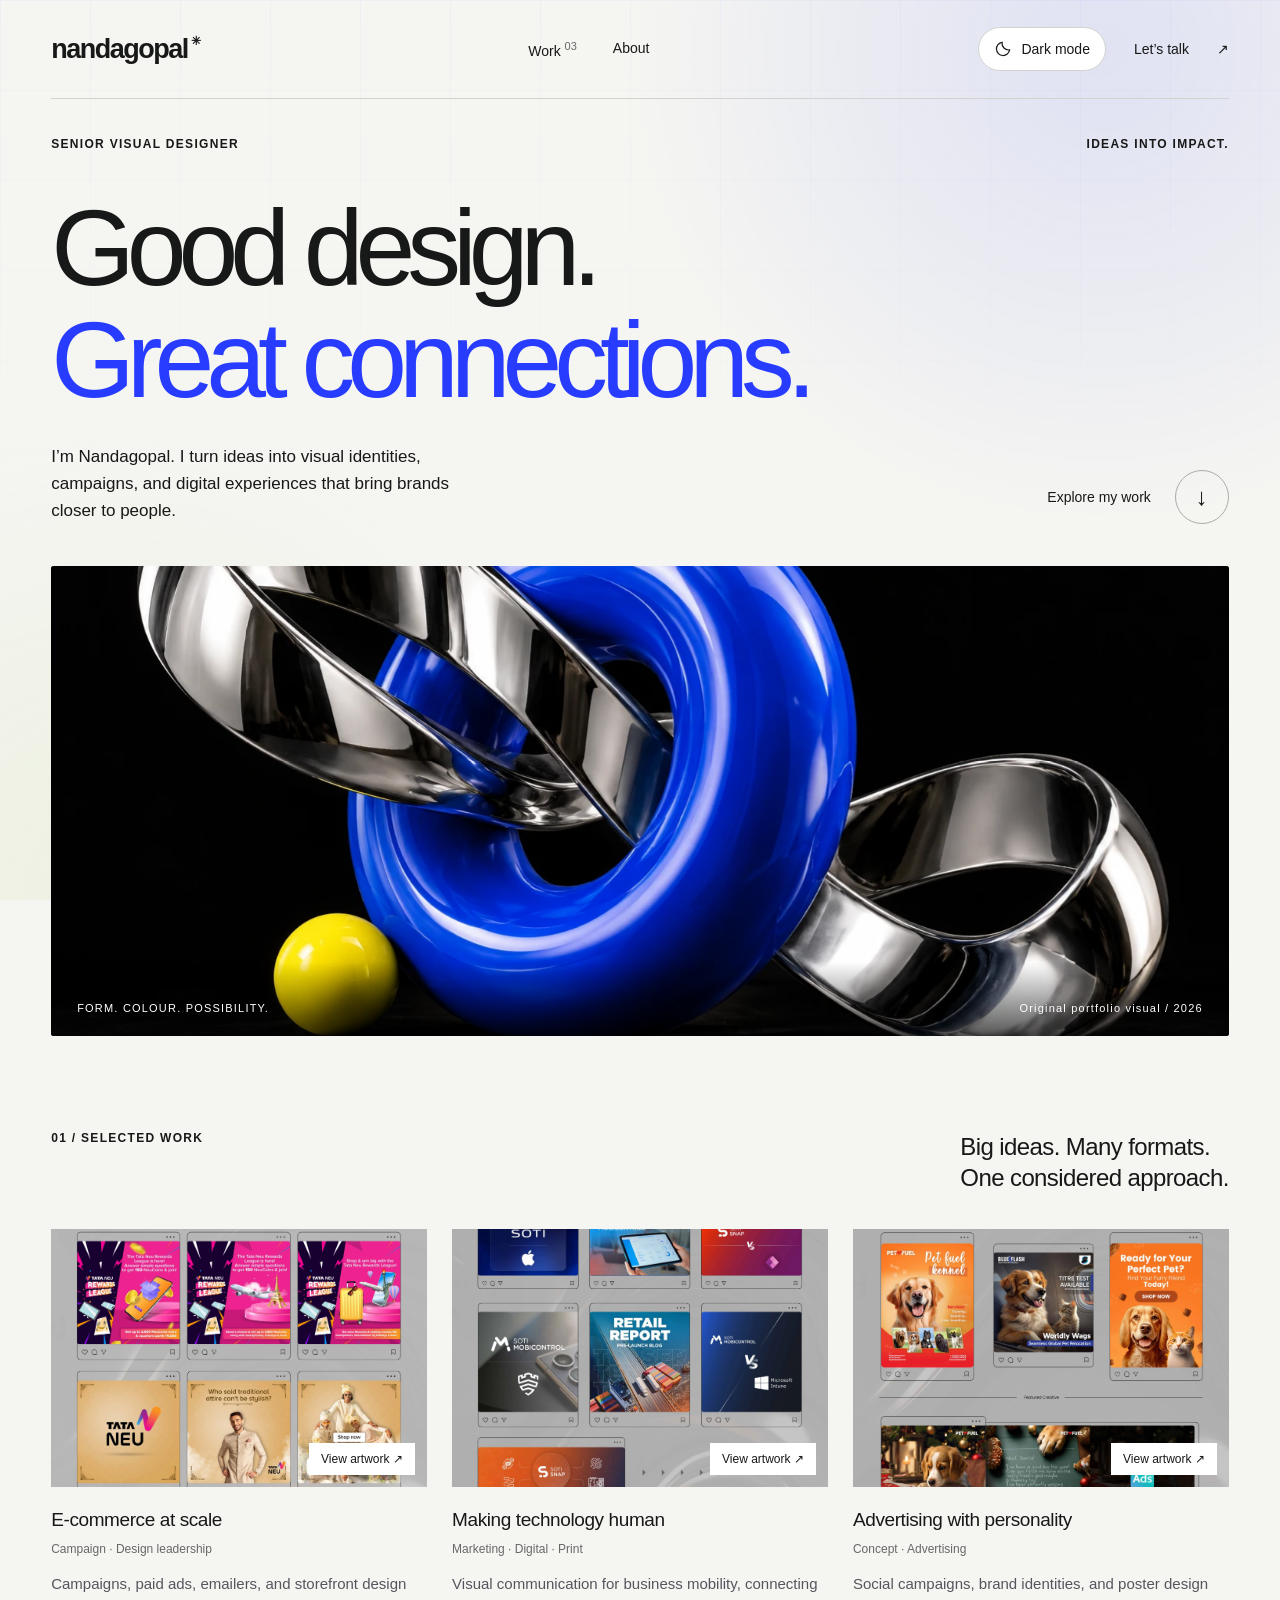
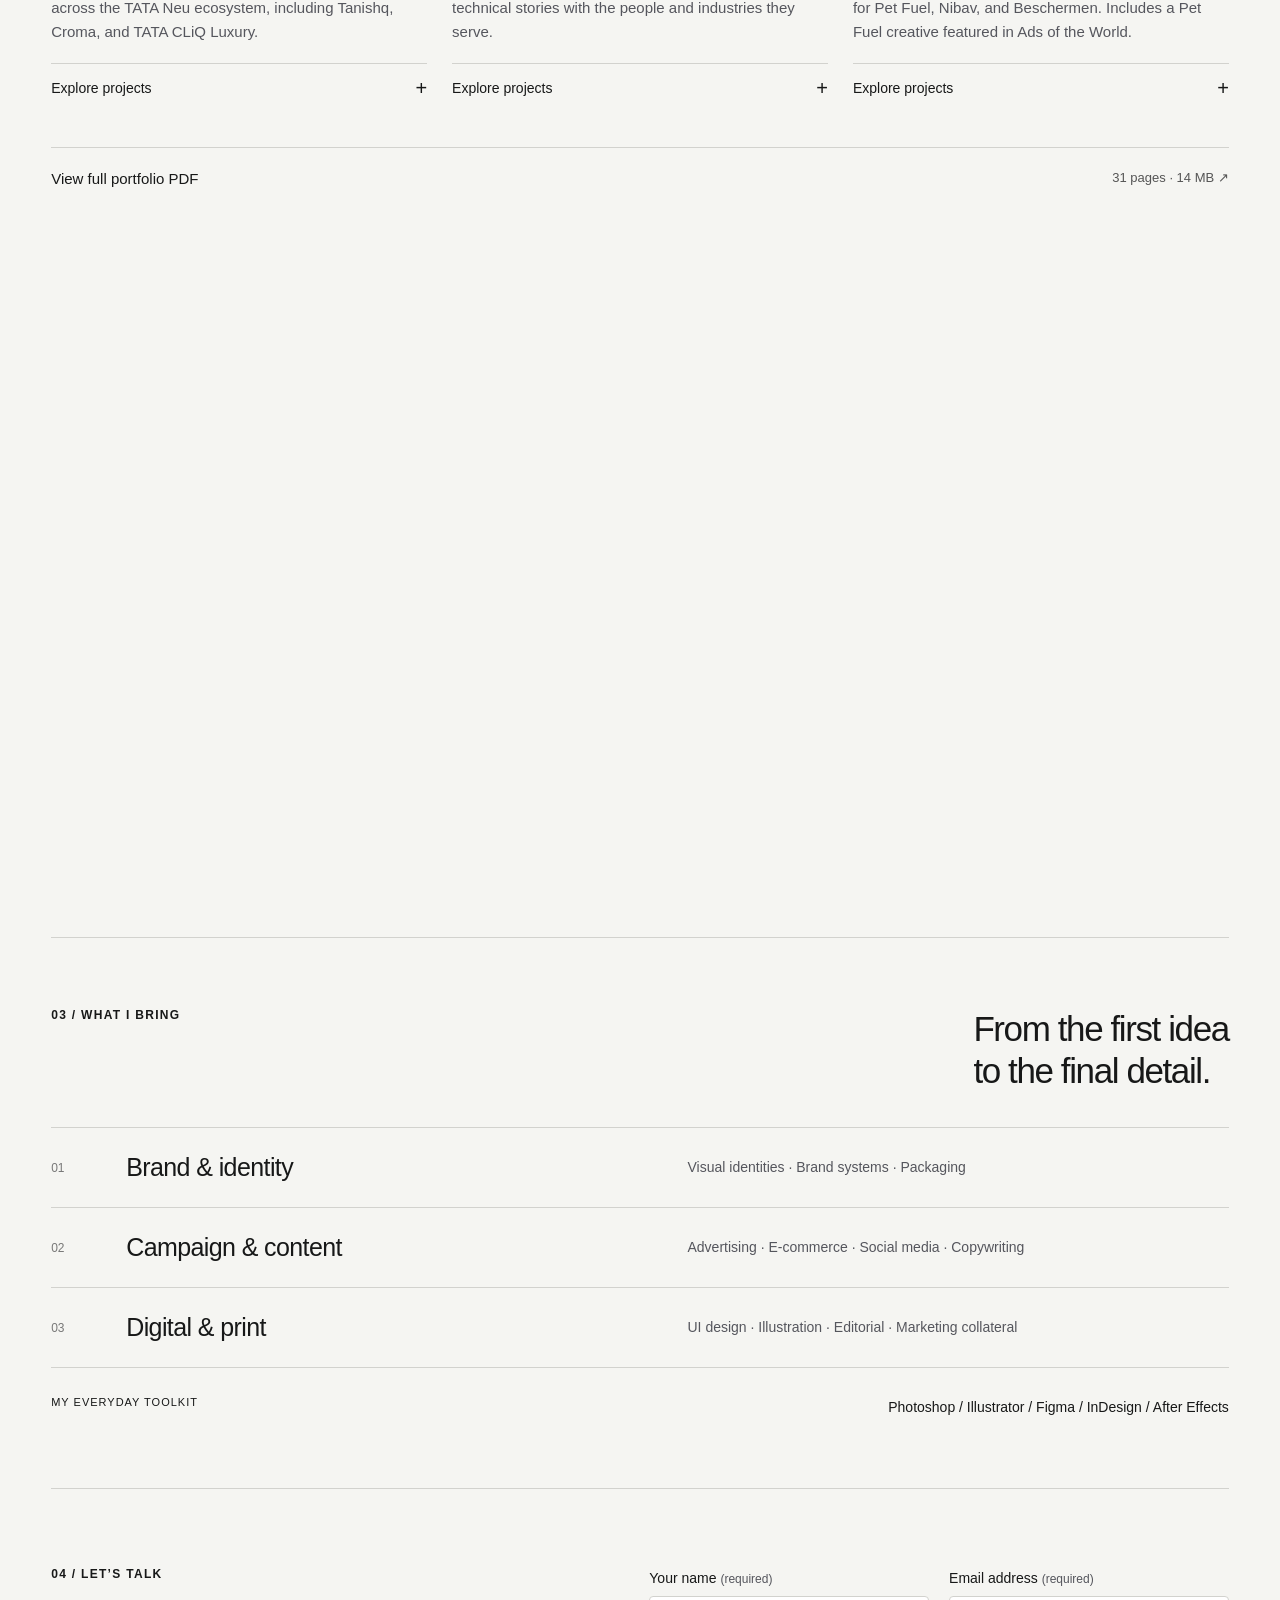
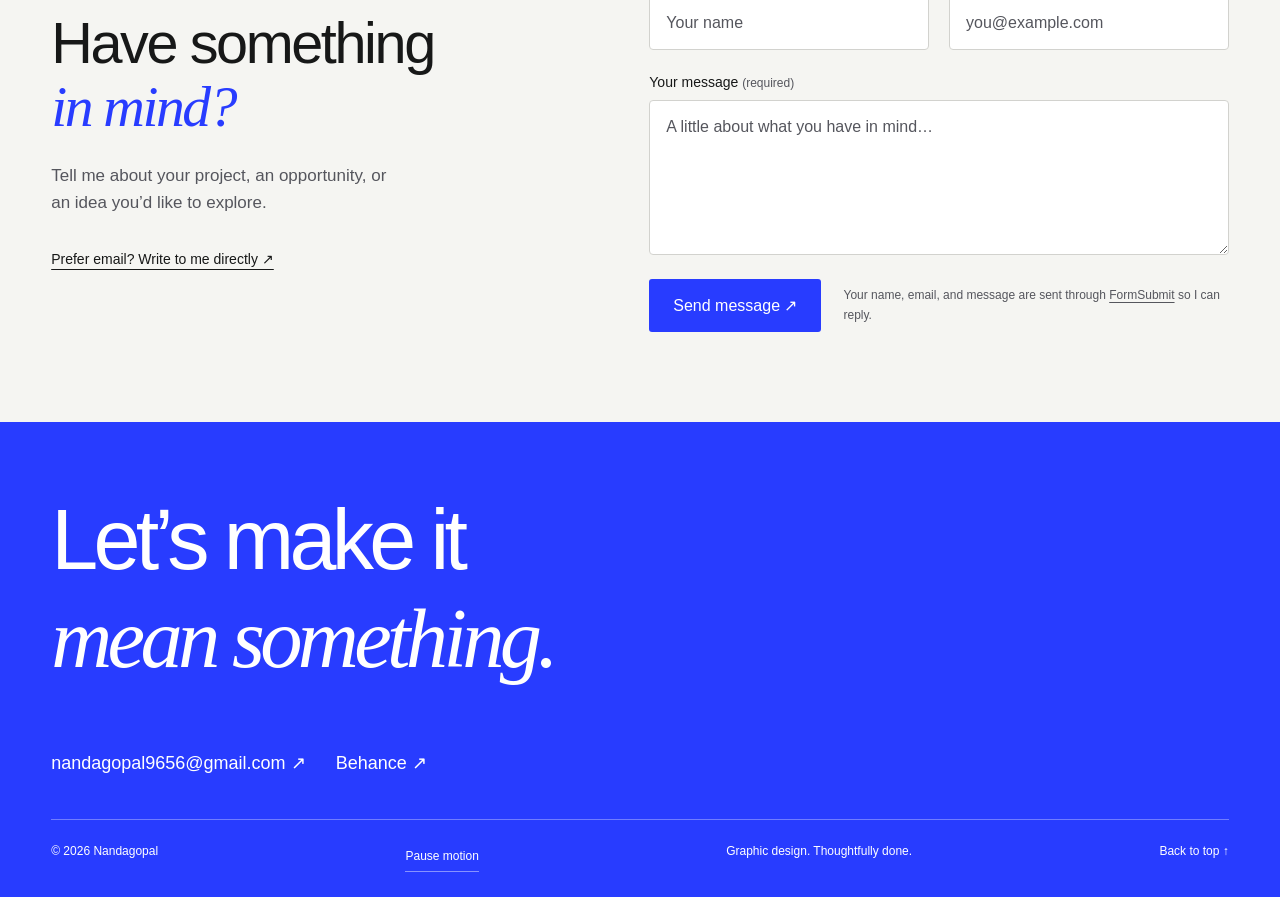
==== commit aa7a9155: "Reveal lightly blurred website around compact solid artwork popup and refresh cached styles" ====
--- a/index.html
+++ b/index.html
@@ -58,7 +58,7 @@
 #art-dialog #close-art:hover{opacity:.8}
 @media(max-width:640px){#art-dialog{border-radius:18px}}
 </style>
-<link rel="stylesheet" href="gallery-admin.css?v=solid-20261008">
+<link rel="stylesheet" href="gallery-admin.css?v=visible-surround-20261008">
 </head>
 <body>
 <div class="cursor-orbit" aria-hidden="true"><span>VIEW</span></div><div class="cursor-light" aria-hidden="true"></div>
--- a/gallery-admin.css
+++ b/gallery-admin.css
@@ -21,7 +21,16 @@
 .admin-publish a{color:var(--blue);text-decoration:underline}
 @media(max-width:640px){#image-editor{padding:16px}#image-editor .dialog-bar{top:-16px}.admin-toolbar{position:relative}.admin-toolbar p{flex-basis:100%}}
 
-/* Fully solid popup and backdrop: no page content shows through. */
+/* Solid artwork panel; lightly dim and blur the surrounding website. */
 #art-dialog{background:#101115;color:#f2f3f7;box-shadow:0 24px 80px rgba(0,0,0,.35)}
-#art-dialog::backdrop{background:#101115;-webkit-backdrop-filter:none;backdrop-filter:none}
+#art-dialog::backdrop{background:rgba(0,0,0,.2);-webkit-backdrop-filter:blur(4px);backdrop-filter:blur(4px)}
 #art-dialog #close-art,#art-dialog .admin-control{background:#f2f3f7;color:#101115}
+
+/* Leave a visible border of the website around the solid artwork panel. */
+#art-dialog{width:fit-content;min-width:min(480px,84vw);max-width:84vw;max-height:84vh;max-height:84dvh;margin:auto;padding:20px}
+#art-dialog #art-image{max-width:calc(84vw - 40px);max-height:calc(84vh - 110px);max-height:calc(84dvh - 110px)}
+#art-dialog .dialog-bar h2{flex:1}
+@media(max-width:640px){
+ #art-dialog{min-width:0;max-width:88vw;padding:12px}
+ #art-dialog #art-image{max-width:calc(88vw - 24px);max-height:calc(84vh - 110px);max-height:calc(84dvh - 110px)}
+}
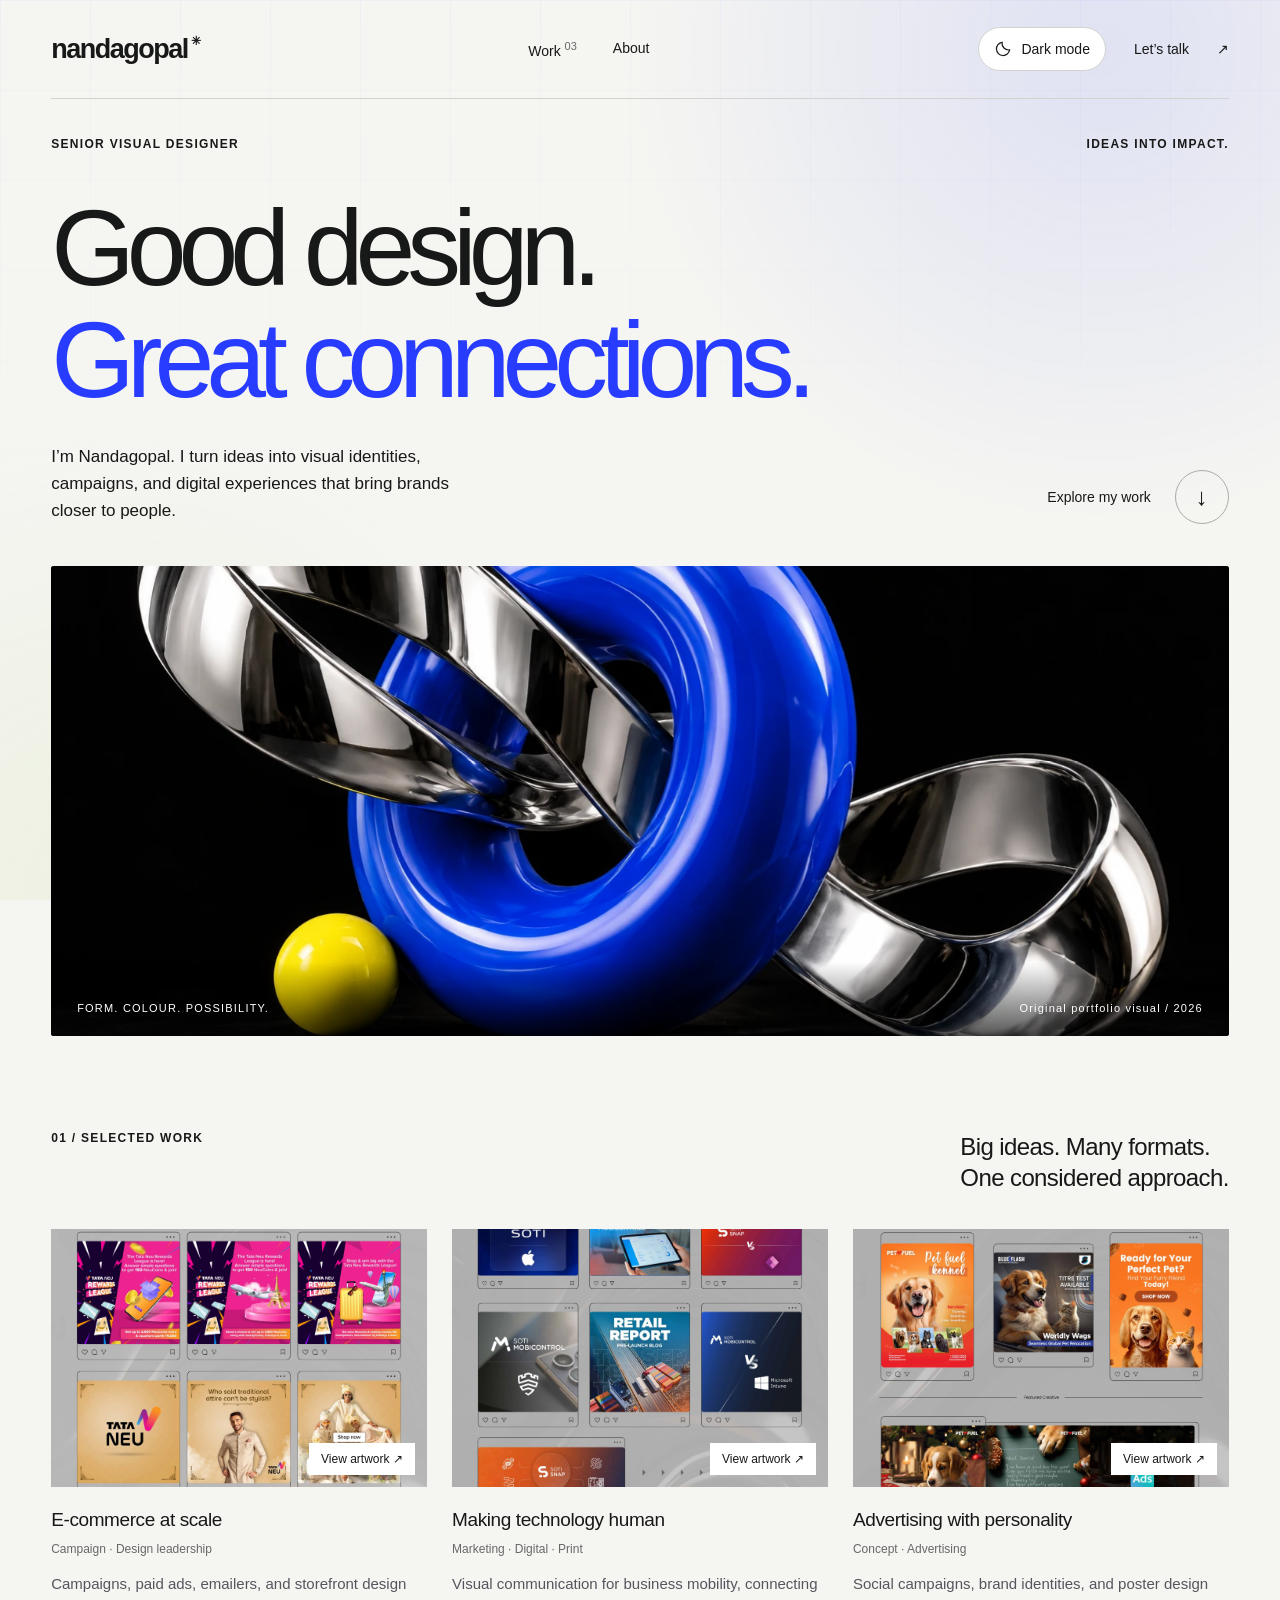
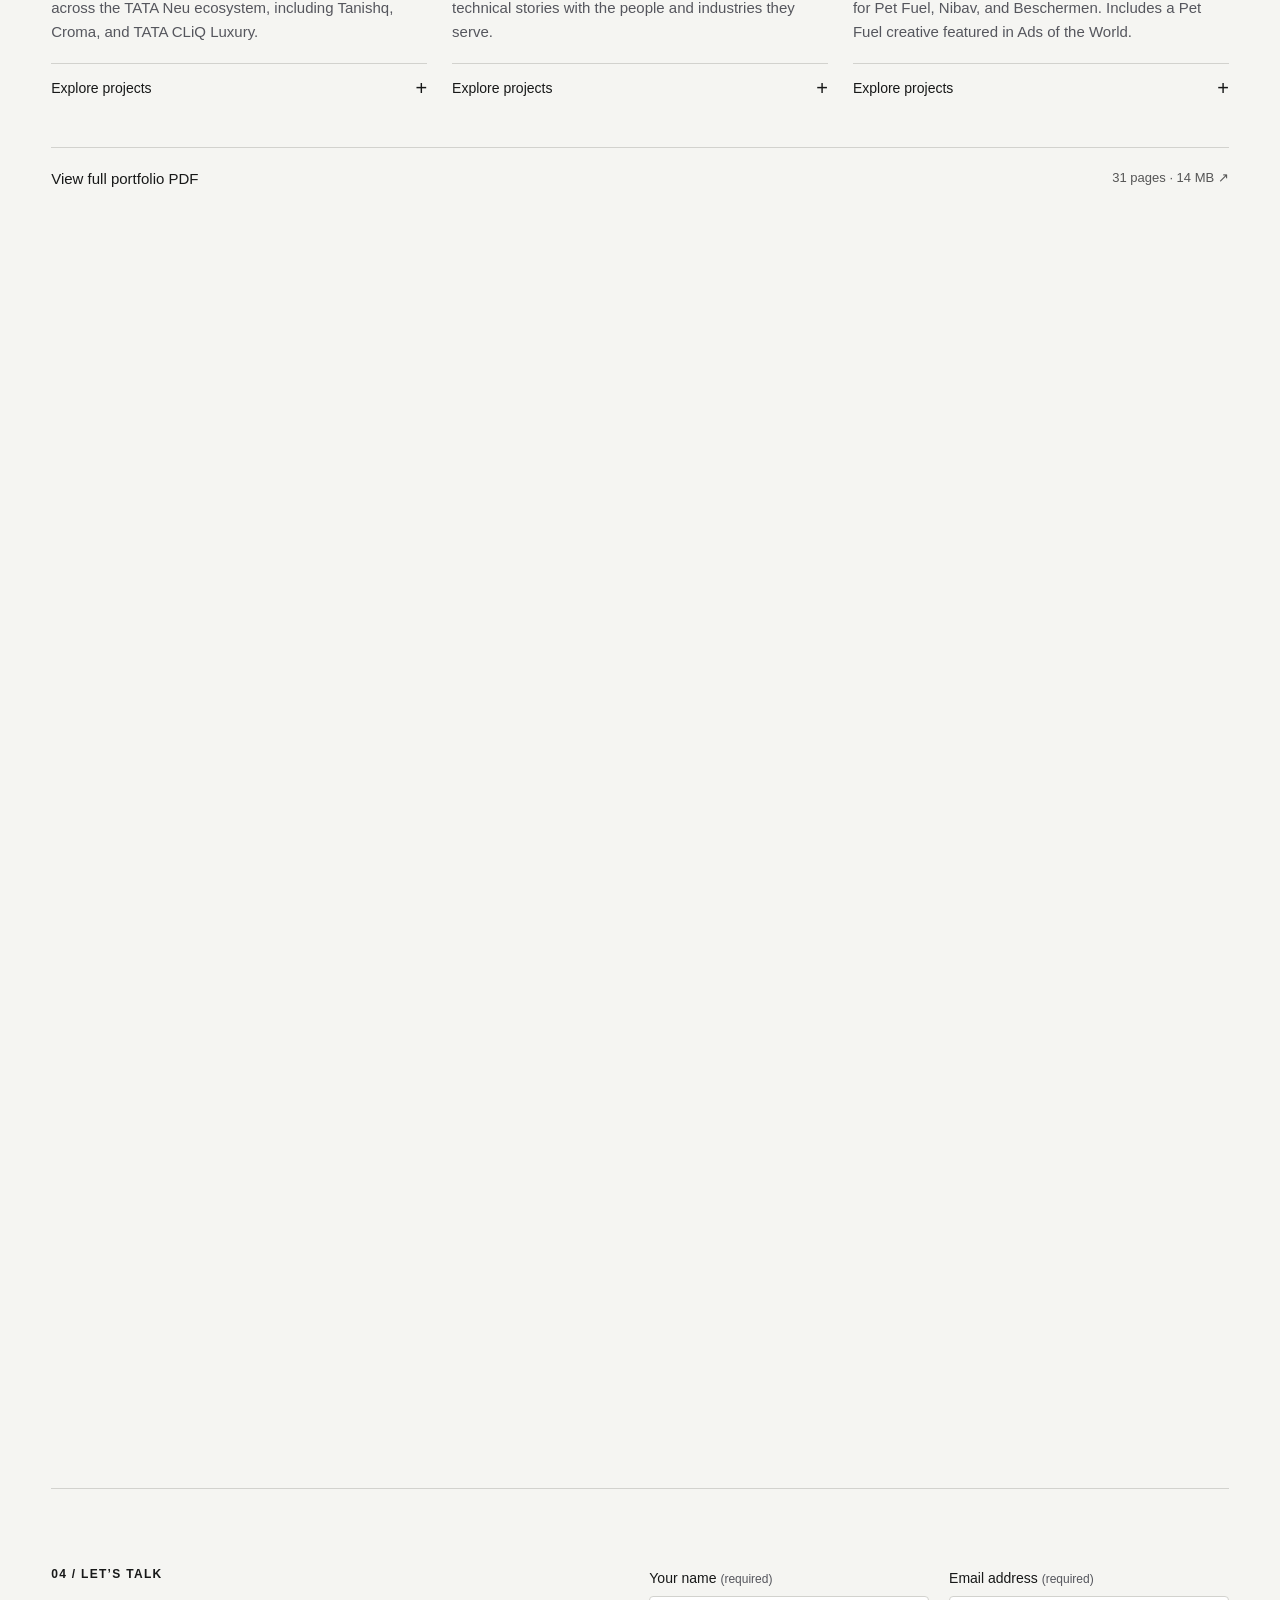
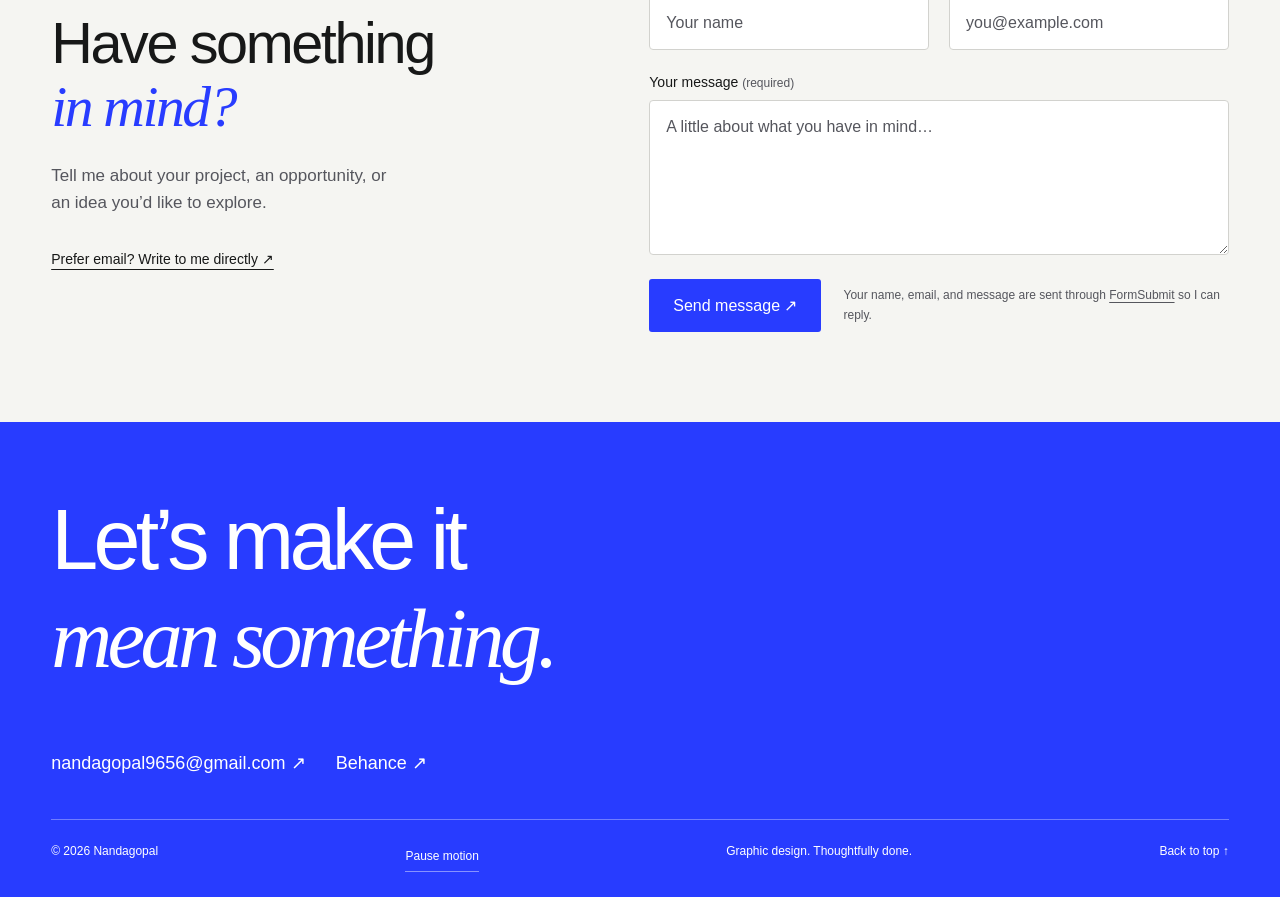
==== commit faa9bc04: "Restore original portfolio behavior, keeping only rounded artwork popup and image corners" ====
--- a/index.html
+++ b/index.html
@@ -49,16 +49,11 @@
 [data-motion="paused"] .reveal-ready{opacity:1;translate:none;transition:none}
 @media(pointer:coarse),(prefers-reduced-motion:reduce){.cursor-orbit,.cursor-light{display:none!important}.reveal-ready{opacity:1;translate:none}.hero-art{translate:none!important}.art-preview{transform:none!important}}
 </style>
-<style>
-/* Shared artwork popup */
+<style id="rounded-artwork-popup">
 #art-dialog{border-radius:24px}
-#art-dialog .dialog-bar{gap:16px}
-#art-dialog .dialog-bar h2{min-width:0;overflow-wrap:anywhere}
-#art-dialog #close-art{display:grid;place-items:center;flex:0 0 48px;width:48px;height:48px;padding:0;border-radius:50%;font-family:Arial,Helvetica,sans-serif;font-size:36px;font-weight:400;line-height:1}
-#art-dialog #close-art:hover{opacity:.8}
+#art-dialog #art-image{border-radius:12px}
 @media(max-width:640px){#art-dialog{border-radius:18px}}
 </style>
-<link rel="stylesheet" href="gallery-admin.css?v=visible-surround-20261008">
 </head>
 <body>
 <div class="cursor-orbit" aria-hidden="true"><span>VIEW</span></div><div class="cursor-light" aria-hidden="true"></div>
@@ -88,7 +83,7 @@
 <p id="contact-status" class="contact-status" role="status" tabindex="-1" hidden>Thank you. Your message has been submitted.</p>
 </form></section>
 </main><footer><div class="footer-title">Let’s make it<br><em>mean something.</em></div><div class="contact-links"><a href="mailto:nandagopal9656@gmail.com">nandagopal9656@gmail.com ↗</a><a href="https://www.behance.net/nandagopal96" target="_blank" rel="noopener">Behance ↗</a></div><div class="footer-bottom"><span>© 2026 Nandagopal</span><button type="button" id="motion-toggle" aria-label="Pause background motion" aria-pressed="false">Pause motion</button><span>Graphic design. Thoughtfully done.</span><a href="#">Back to top ↑</a></div></footer>
-<dialog id="art-dialog" aria-labelledby="art-title"><div class="dialog-bar"><h2 id="art-title"></h2><button type="button" id="close-art" aria-label="Close artwork"><span aria-hidden="true">×</span></button></div><img id="art-image" alt=""></dialog><script>
+<dialog id="art-dialog" aria-labelledby="art-title"><div class="dialog-bar"><h2 id="art-title"></h2><button type="button" id="close-art" aria-label="Close artwork">Close ✕</button></div><img id="art-image" alt=""></dialog><script>
 'use strict';
 document.querySelectorAll('details').forEach(detail => {
   detail.addEventListener('toggle', () => {
@@ -198,5 +193,4 @@
 })();
 
 </script>
-<script src="gallery-admin.js"></script>
 </body></html>
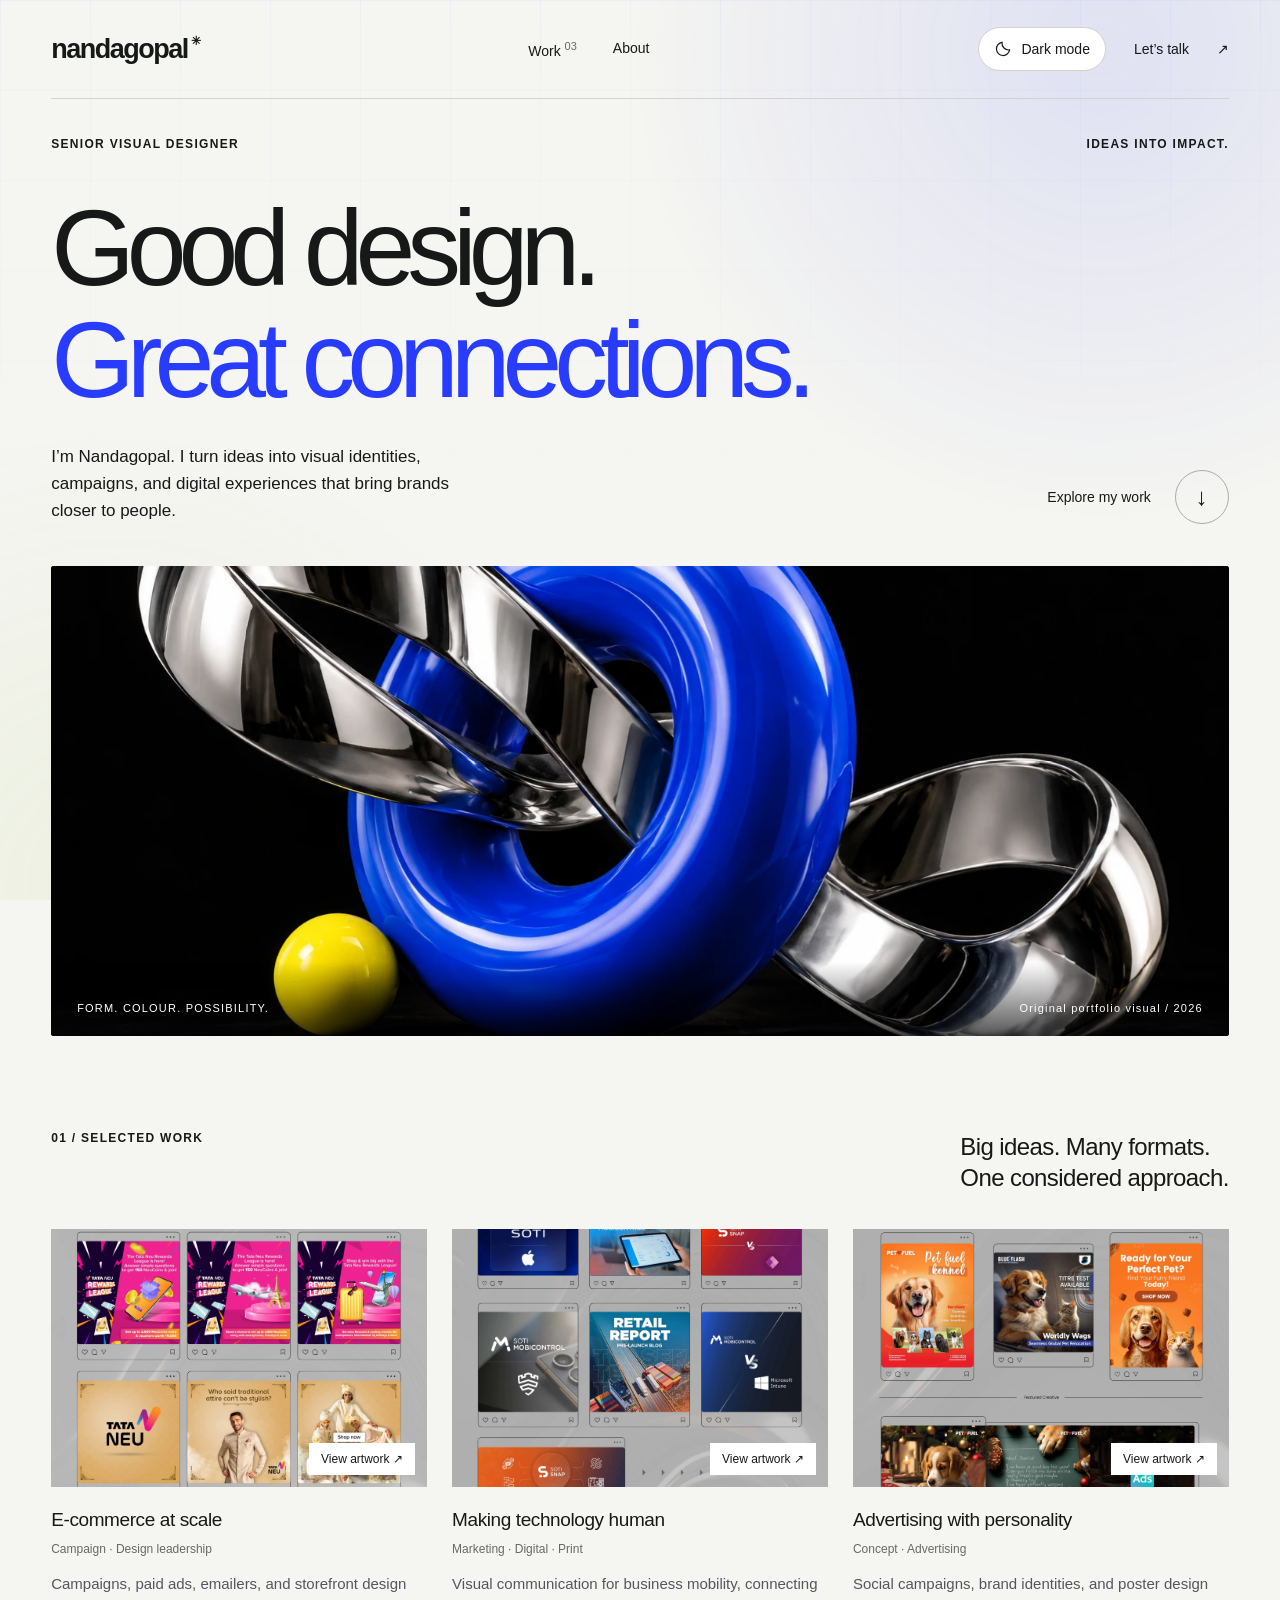
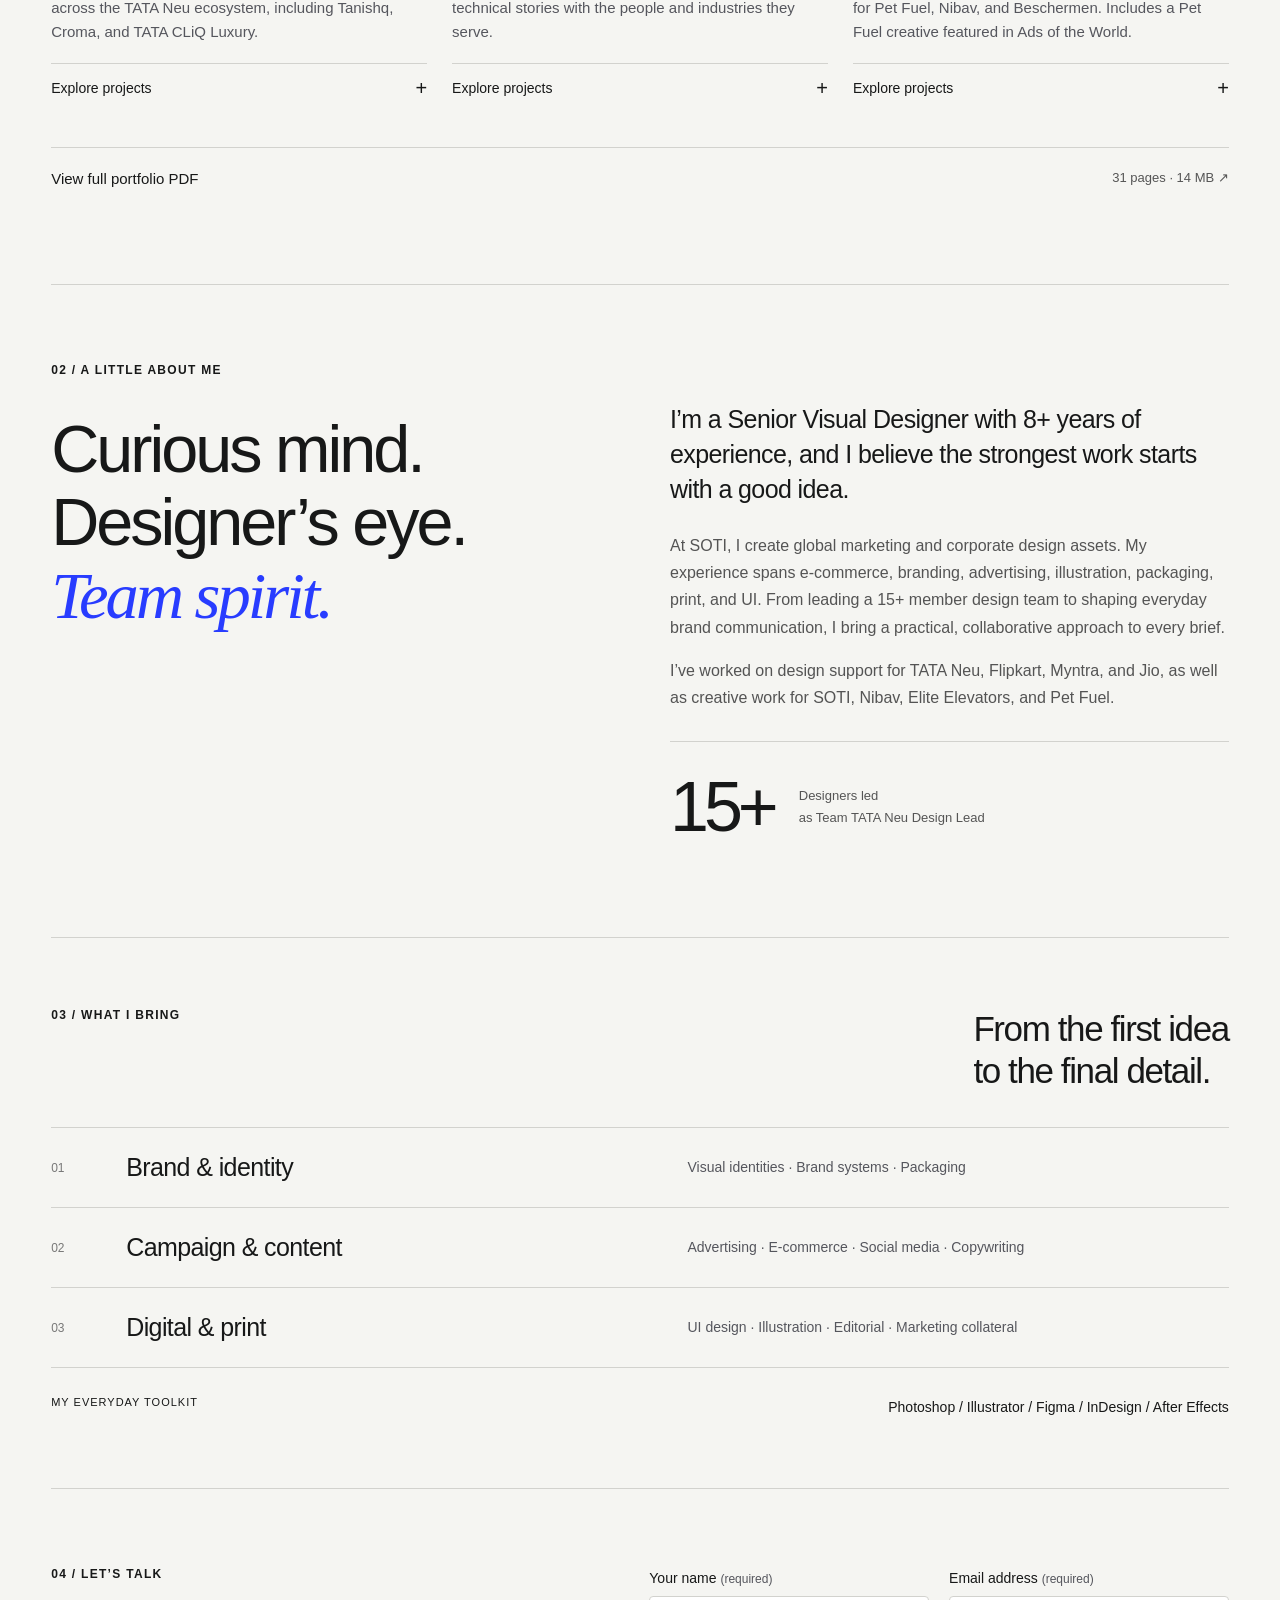
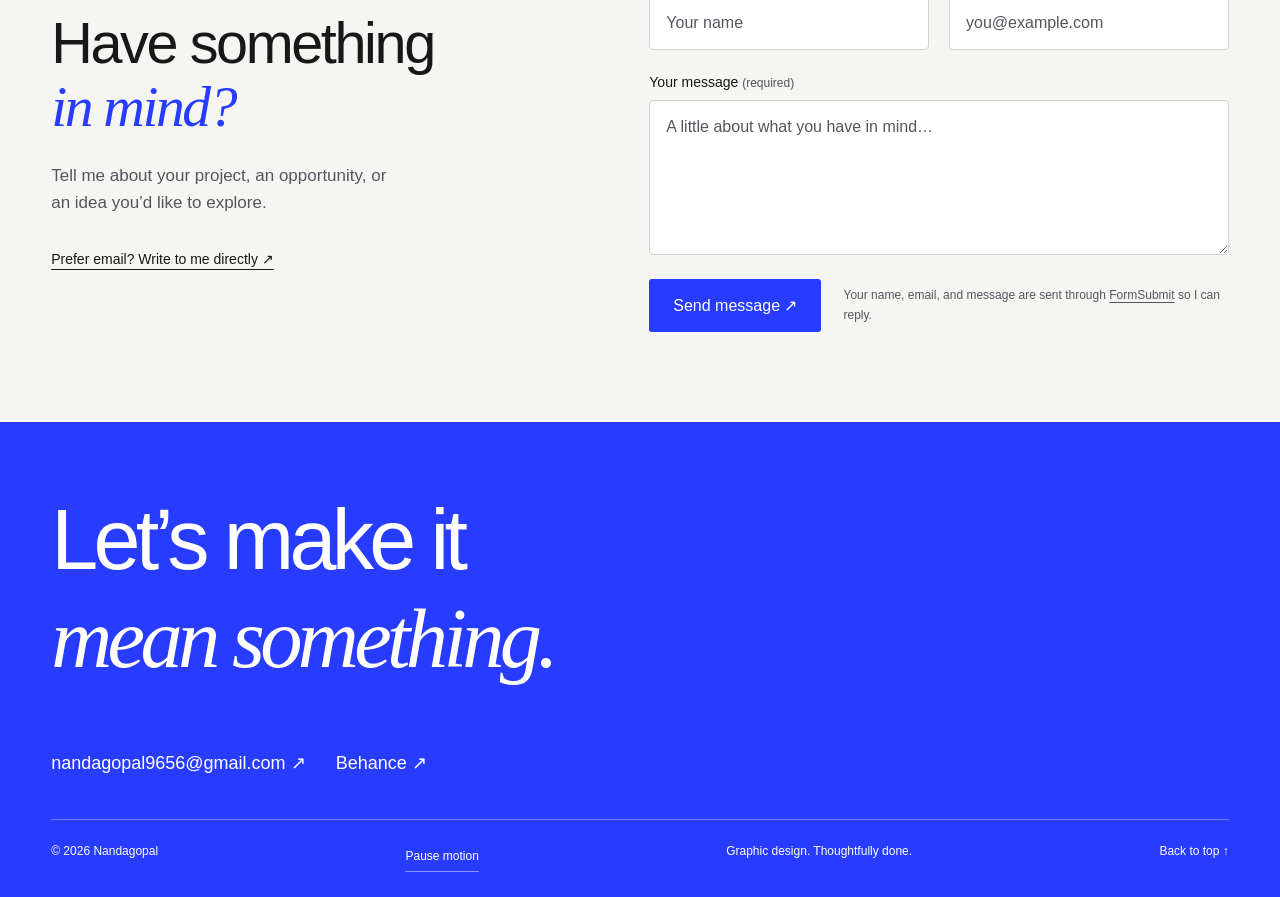
==== commit 9fa4d282: "Restore larger icon-only artwork close button" ====
--- a/index.html
+++ b/index.html
@@ -54,6 +54,10 @@
 #art-dialog #art-image{border-radius:12px}
 @media(max-width:640px){#art-dialog{border-radius:18px}}
 </style>
+<style id="artwork-close-button">
+#art-dialog #close-art{display:grid;place-items:center;flex:0 0 48px;width:48px;height:48px;padding:0;border-radius:50%;font-family:Arial,Helvetica,sans-serif;font-size:36px;font-weight:400;line-height:1}
+#art-dialog #close-art:hover{opacity:.8}
+</style>
 </head>
 <body>
 <div class="cursor-orbit" aria-hidden="true"><span>VIEW</span></div><div class="cursor-light" aria-hidden="true"></div>
@@ -83,7 +87,7 @@
 <p id="contact-status" class="contact-status" role="status" tabindex="-1" hidden>Thank you. Your message has been submitted.</p>
 </form></section>
 </main><footer><div class="footer-title">Let’s make it<br><em>mean something.</em></div><div class="contact-links"><a href="mailto:nandagopal9656@gmail.com">nandagopal9656@gmail.com ↗</a><a href="https://www.behance.net/nandagopal96" target="_blank" rel="noopener">Behance ↗</a></div><div class="footer-bottom"><span>© 2026 Nandagopal</span><button type="button" id="motion-toggle" aria-label="Pause background motion" aria-pressed="false">Pause motion</button><span>Graphic design. Thoughtfully done.</span><a href="#">Back to top ↑</a></div></footer>
-<dialog id="art-dialog" aria-labelledby="art-title"><div class="dialog-bar"><h2 id="art-title"></h2><button type="button" id="close-art" aria-label="Close artwork">Close ✕</button></div><img id="art-image" alt=""></dialog><script>
+<dialog id="art-dialog" aria-labelledby="art-title"><div class="dialog-bar"><h2 id="art-title"></h2><button type="button" id="close-art" aria-label="Close artwork"><span aria-hidden="true">×</span></button></div><img id="art-image" alt=""></dialog><script>
 'use strict';
 document.querySelectorAll('details').forEach(detail => {
   detail.addEventListener('toggle', () => {
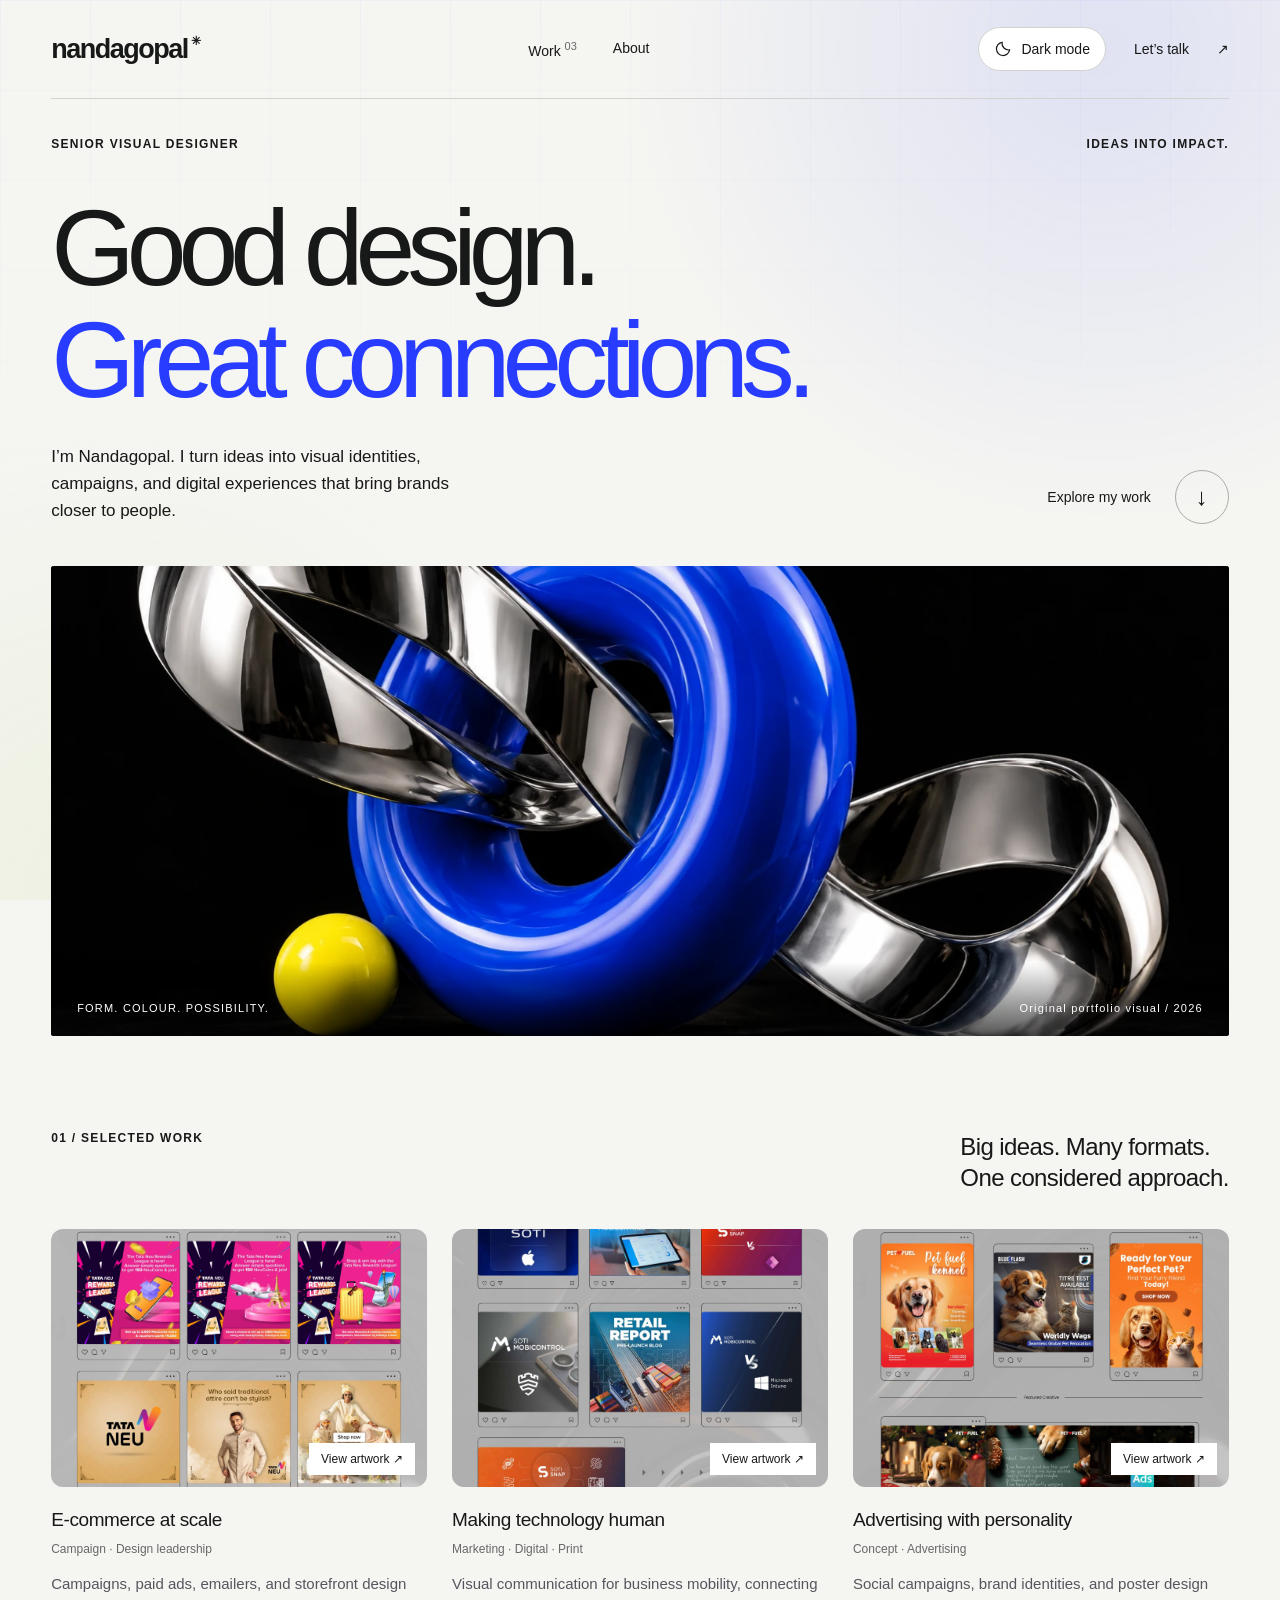
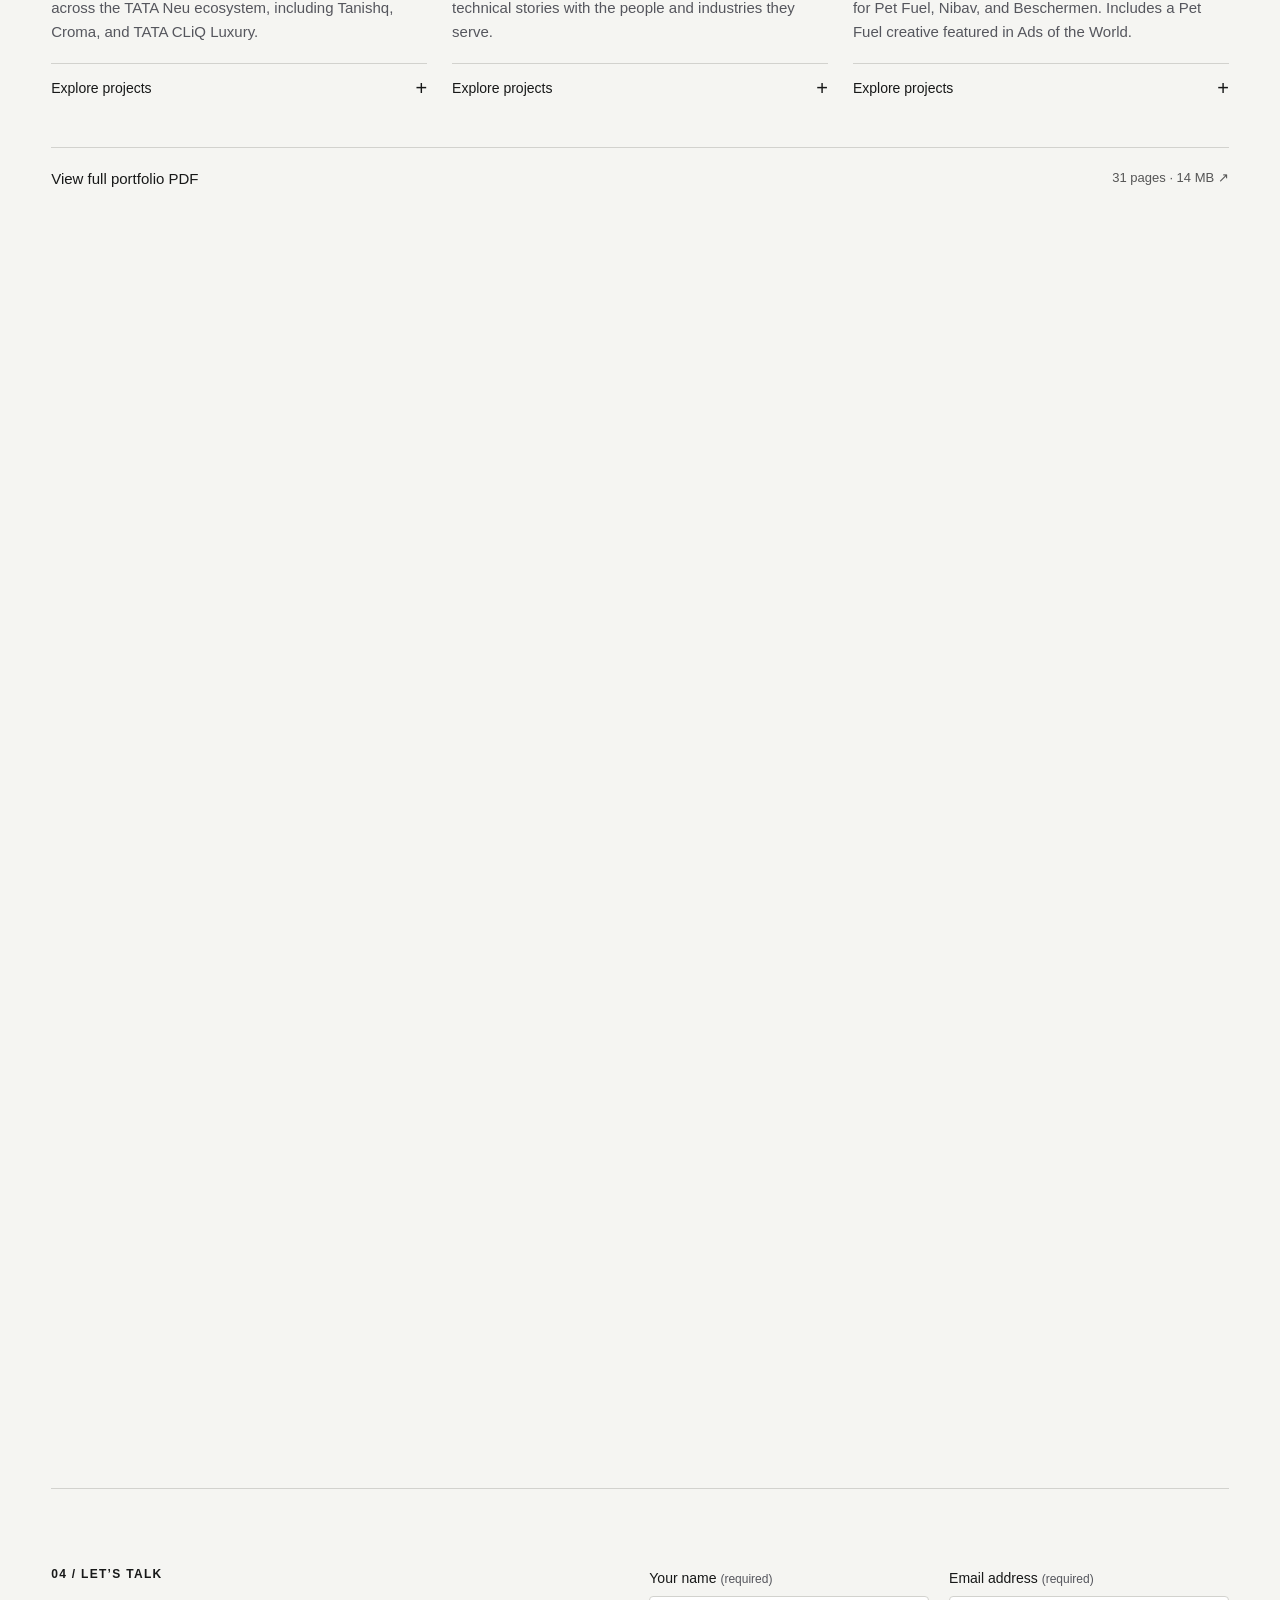
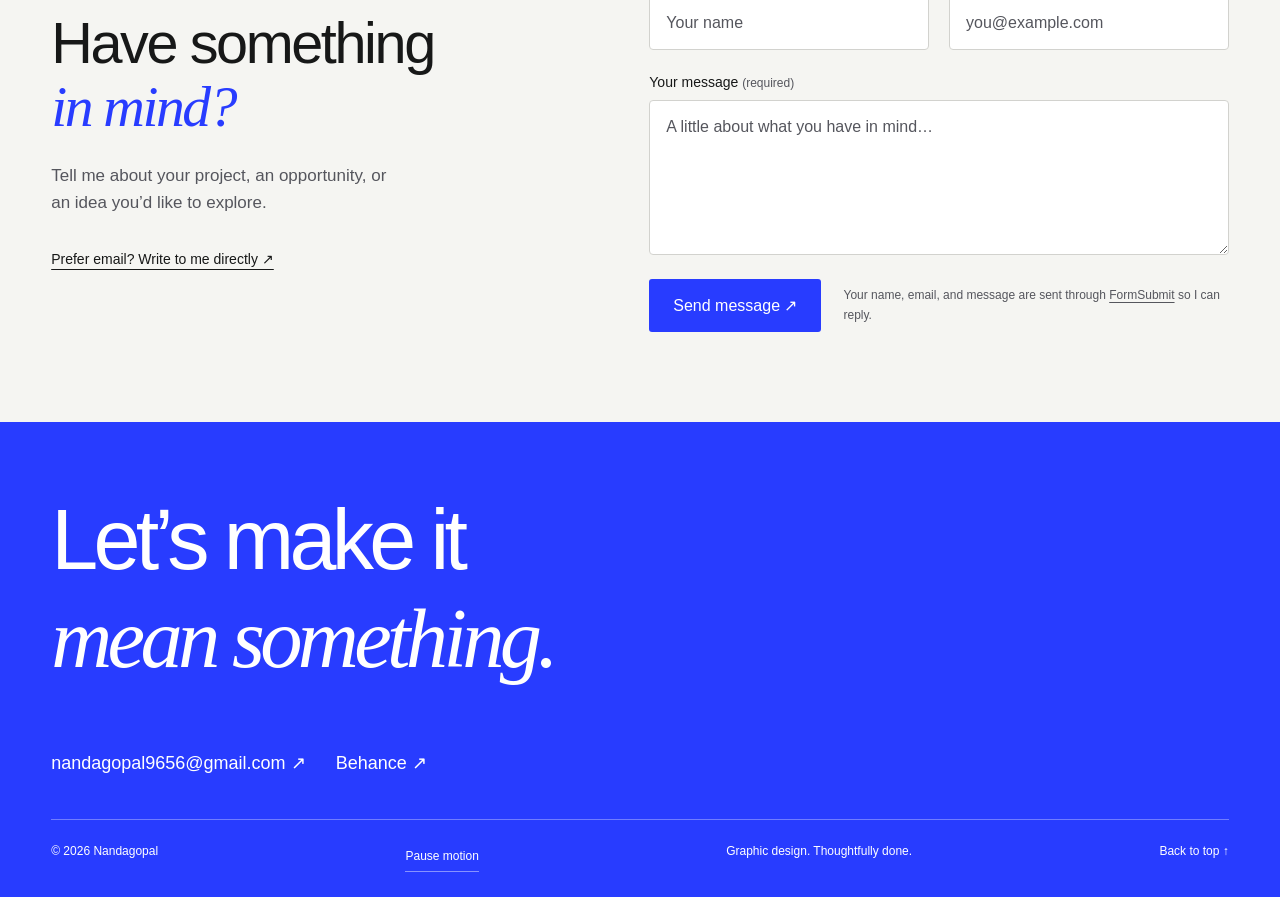
==== commit 8c99f883: "Add subtle rounded corners to the three project artboards" ====
--- a/index.html
+++ b/index.html
@@ -58,6 +58,7 @@
 #art-dialog #close-art{display:grid;place-items:center;flex:0 0 48px;width:48px;height:48px;padding:0;border-radius:50%;font-family:Arial,Helvetica,sans-serif;font-size:36px;font-weight:400;line-height:1}
 #art-dialog #close-art:hover{opacity:.8}
 </style>
+<style id="rounded-project-artboards">.project-grid .art-preview{border-radius:12px;overflow:hidden}</style>
 </head>
 <body>
 <div class="cursor-orbit" aria-hidden="true"><span>VIEW</span></div><div class="cursor-light" aria-hidden="true"></div>
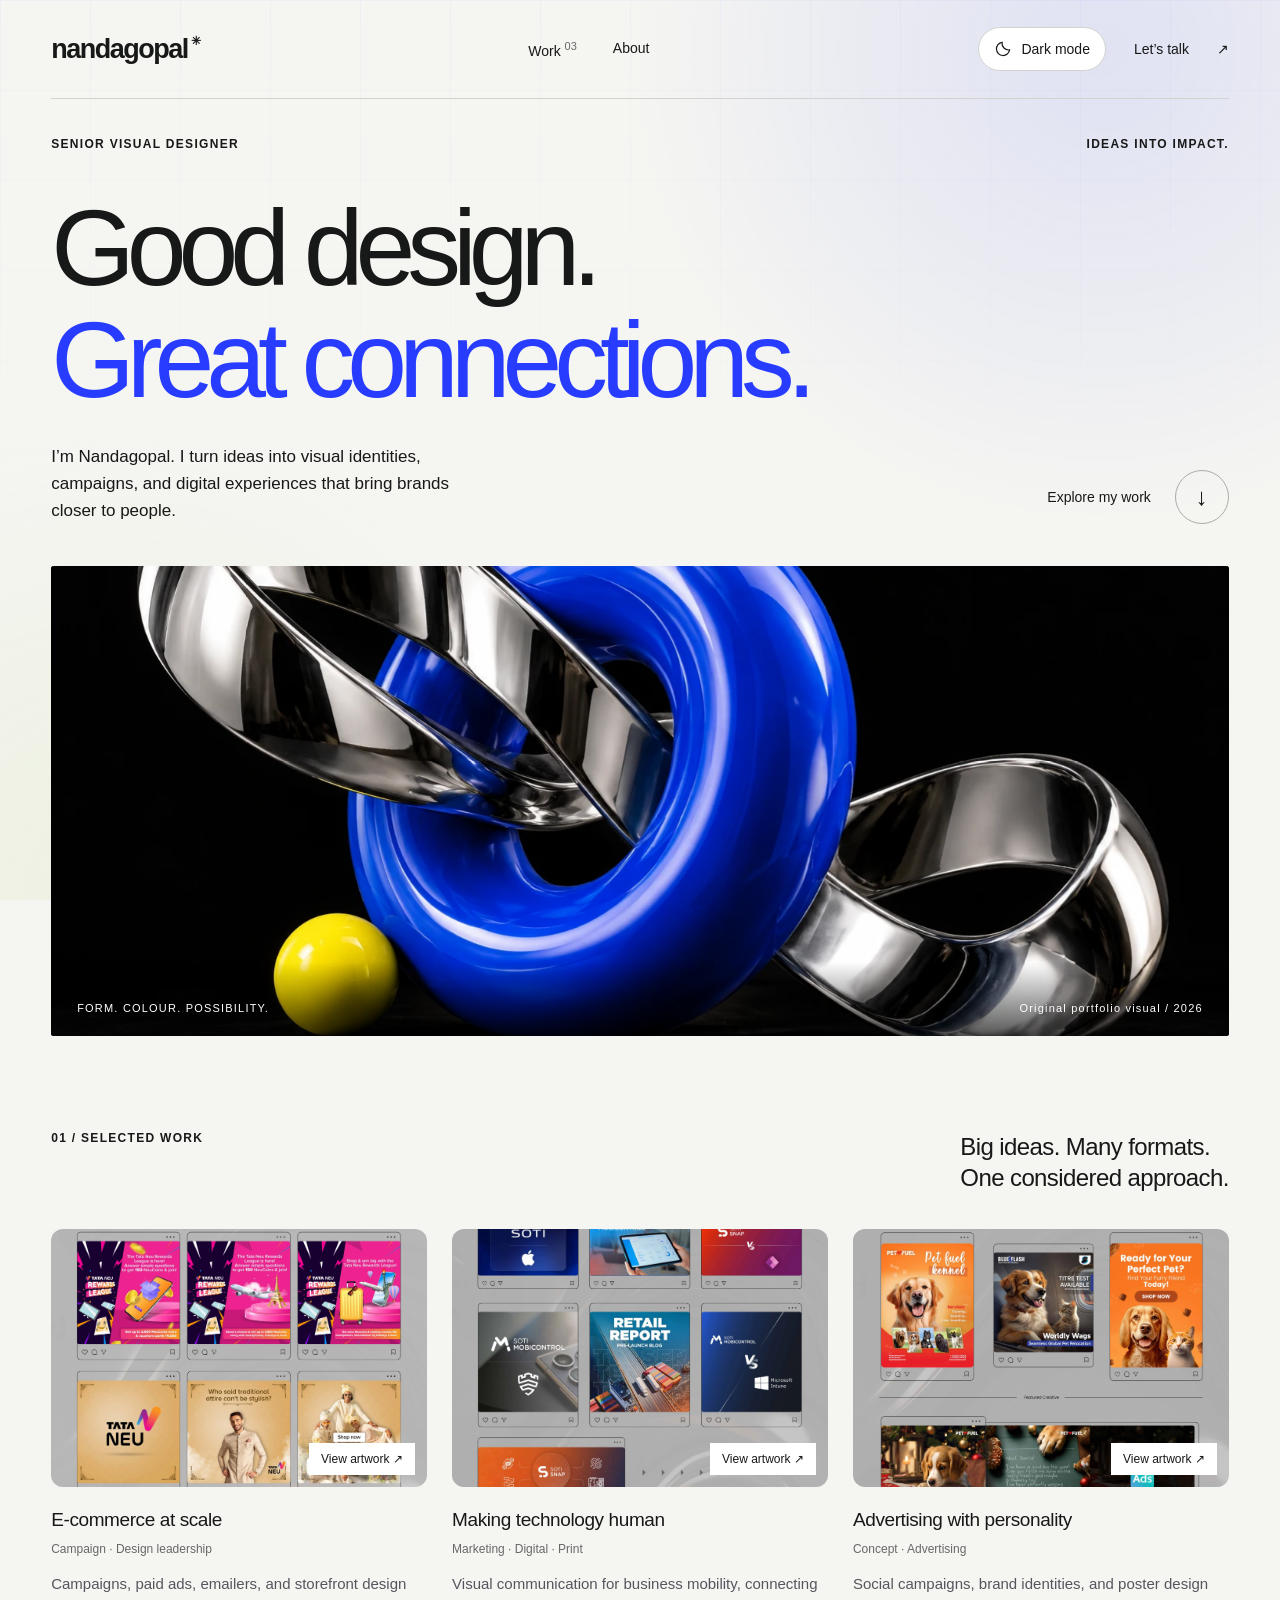
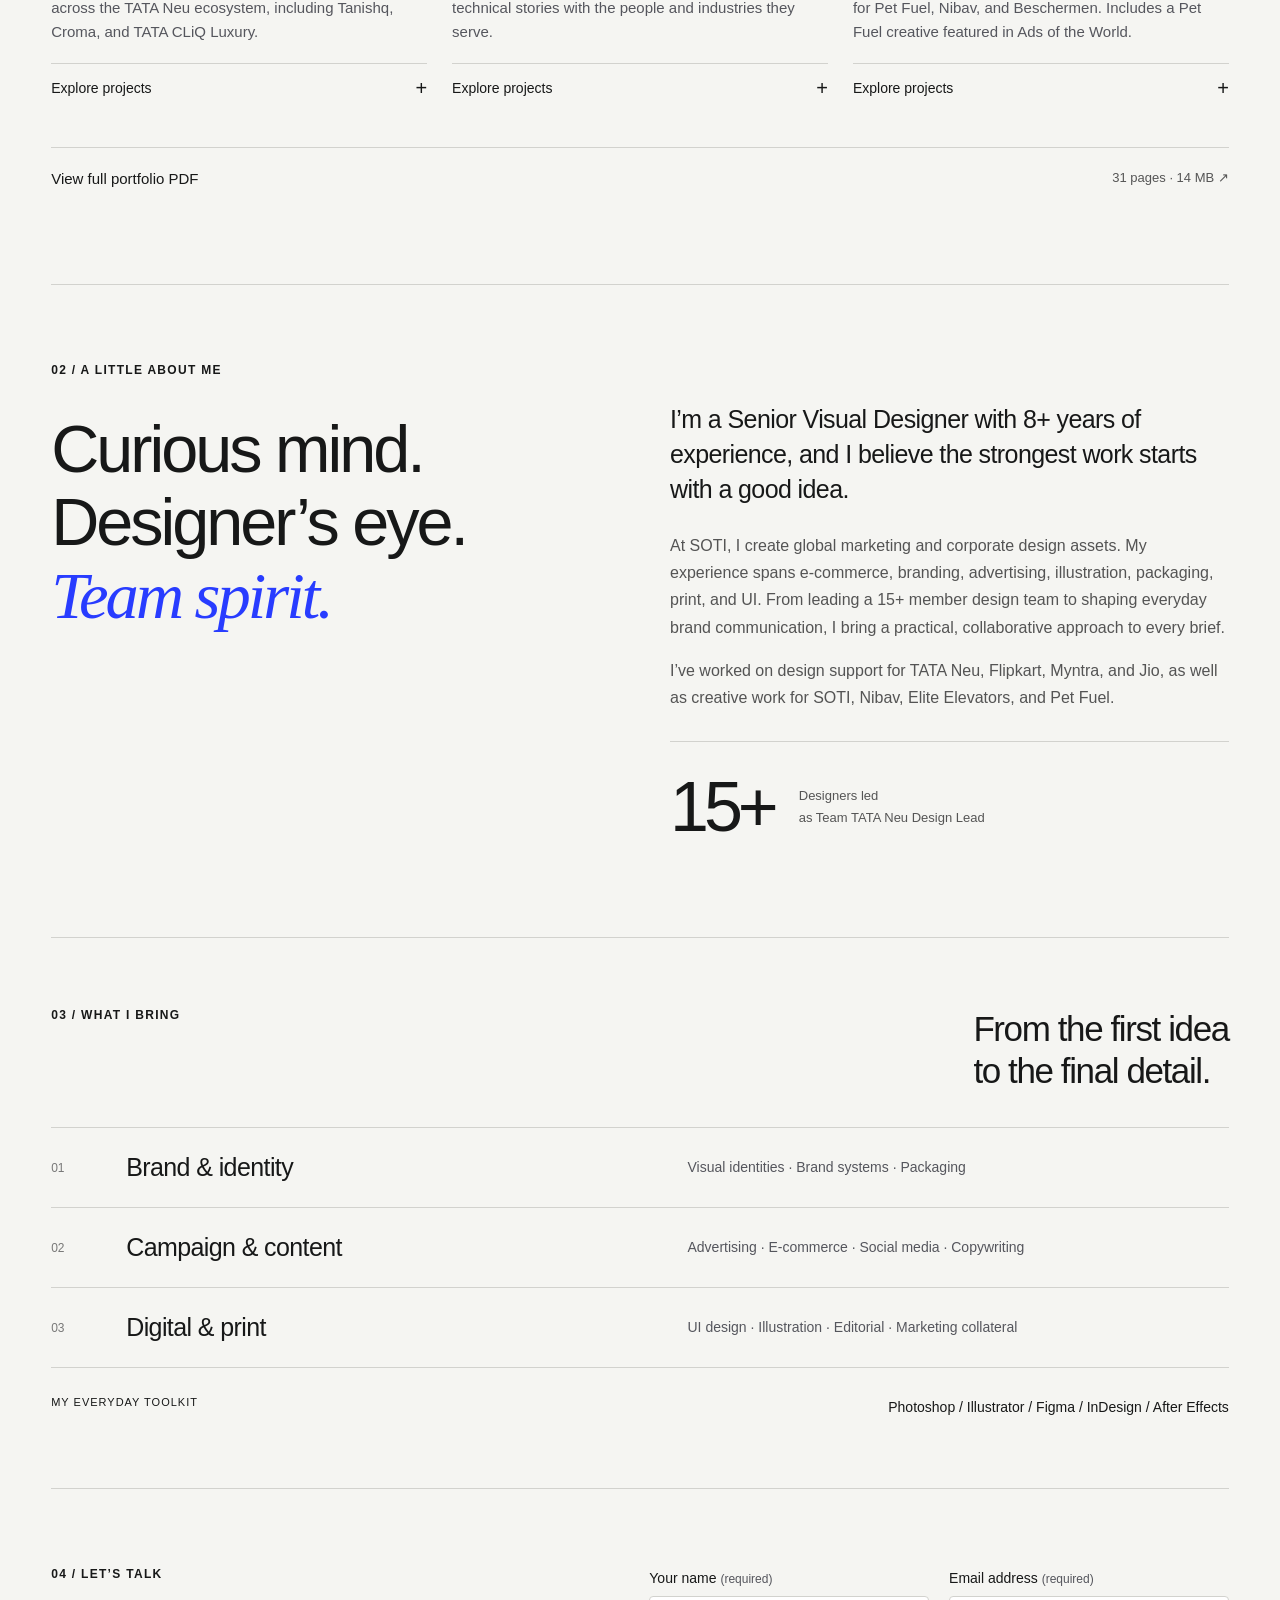
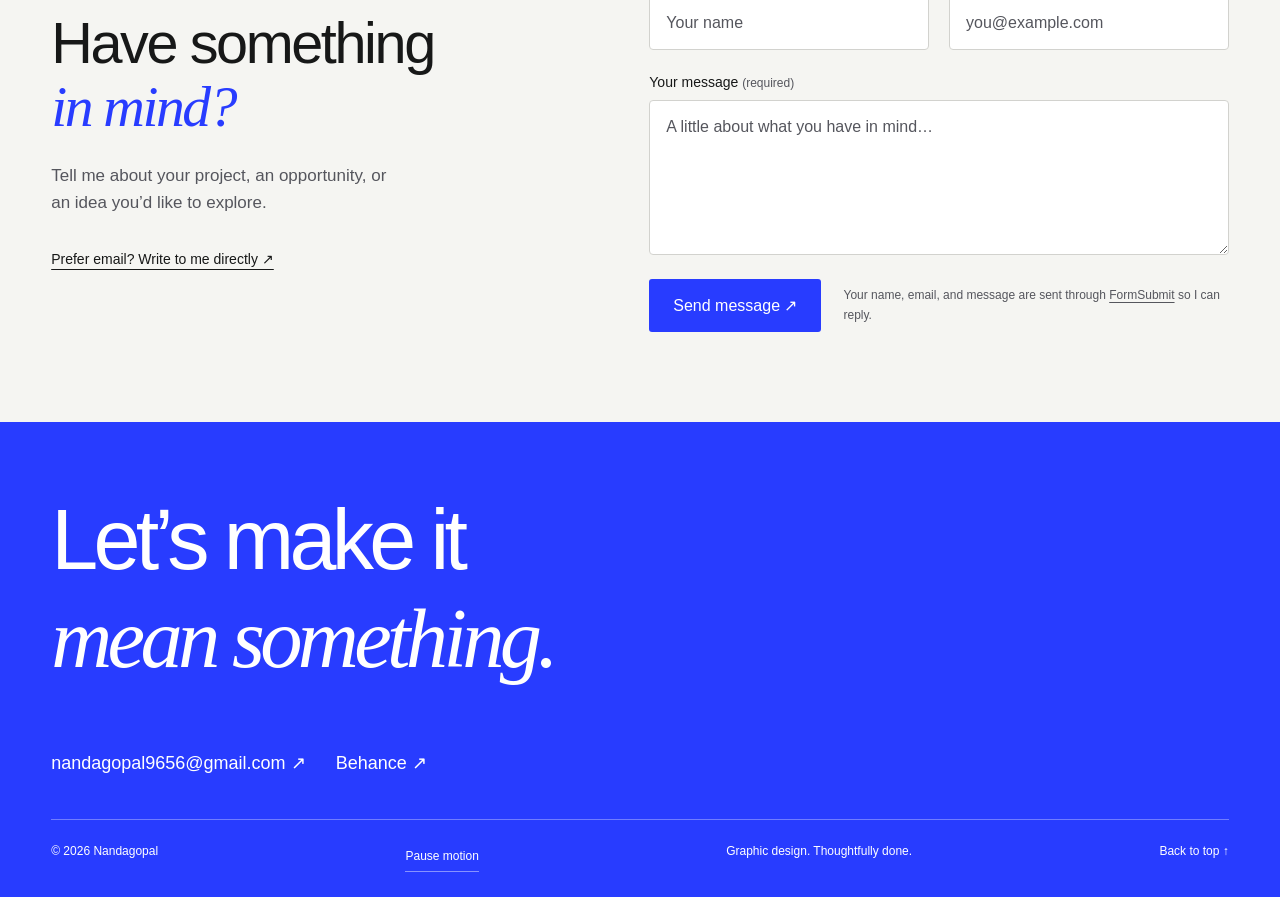
==== commit ea9c5ab4: "Make only the artwork popup background subtly transparent at 90 percent opacity" ====
--- a/index.html
+++ b/index.html
@@ -59,6 +59,7 @@
 #art-dialog #close-art:hover{opacity:.8}
 </style>
 <style id="rounded-project-artboards">.project-grid .art-preview{border-radius:12px;overflow:hidden}</style>
+<style id="subtle-popup-transparency">#art-dialog{background:color-mix(in srgb,var(--paper) 90%,transparent)}</style>
 </head>
 <body>
 <div class="cursor-orbit" aria-hidden="true"><span>VIEW</span></div><div class="cursor-light" aria-hidden="true"></div>
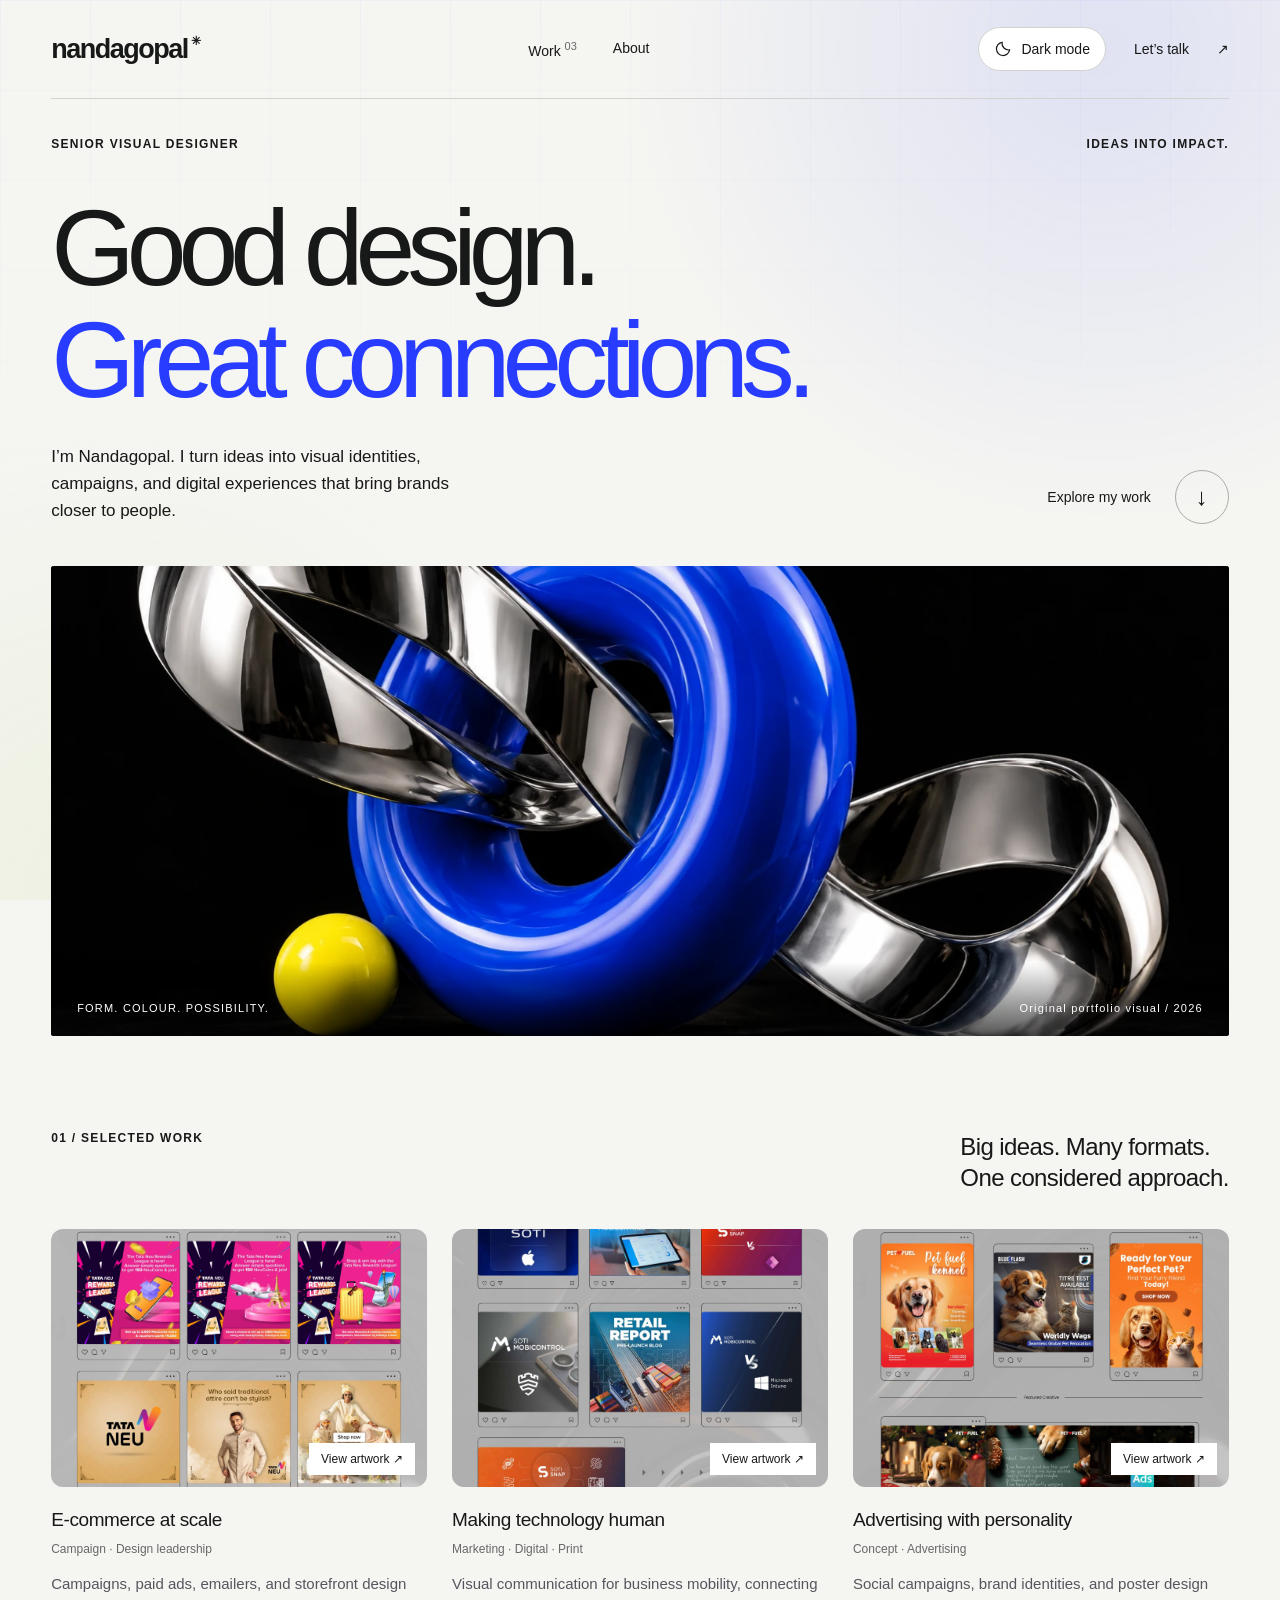
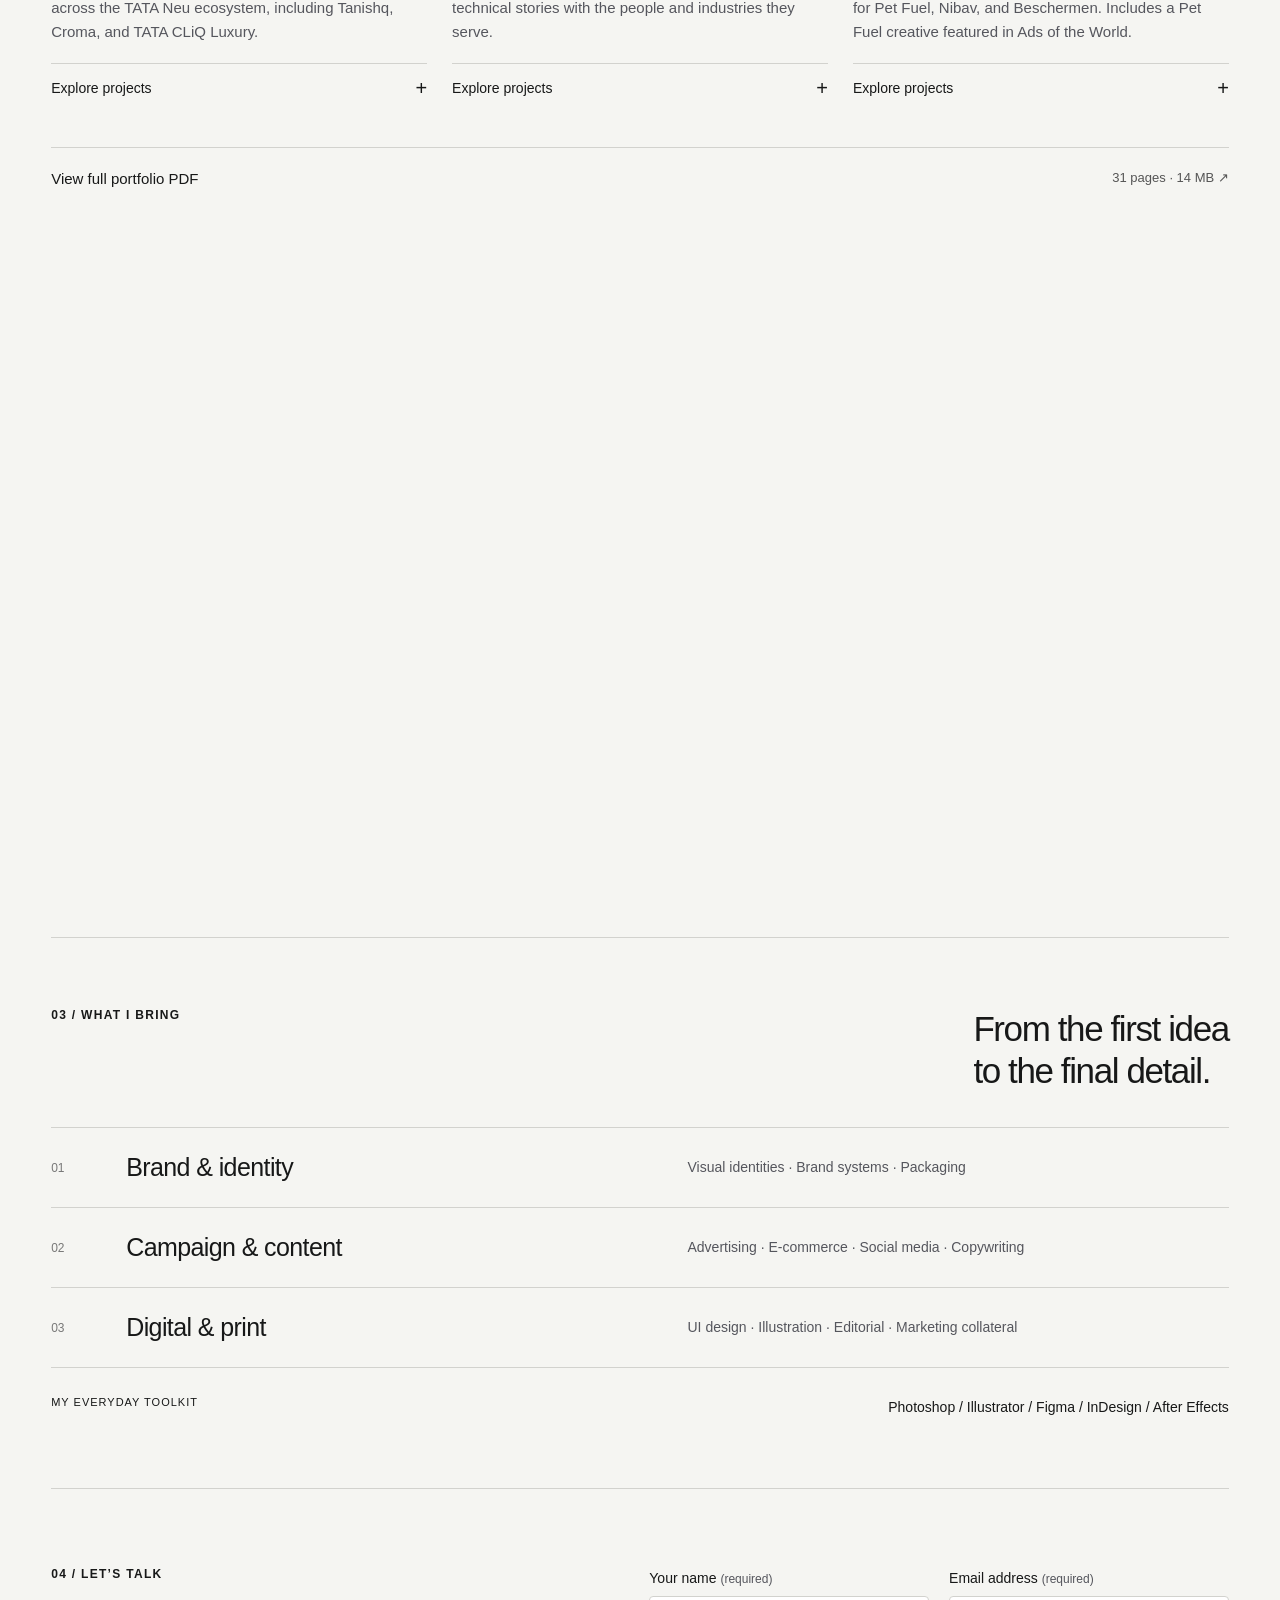
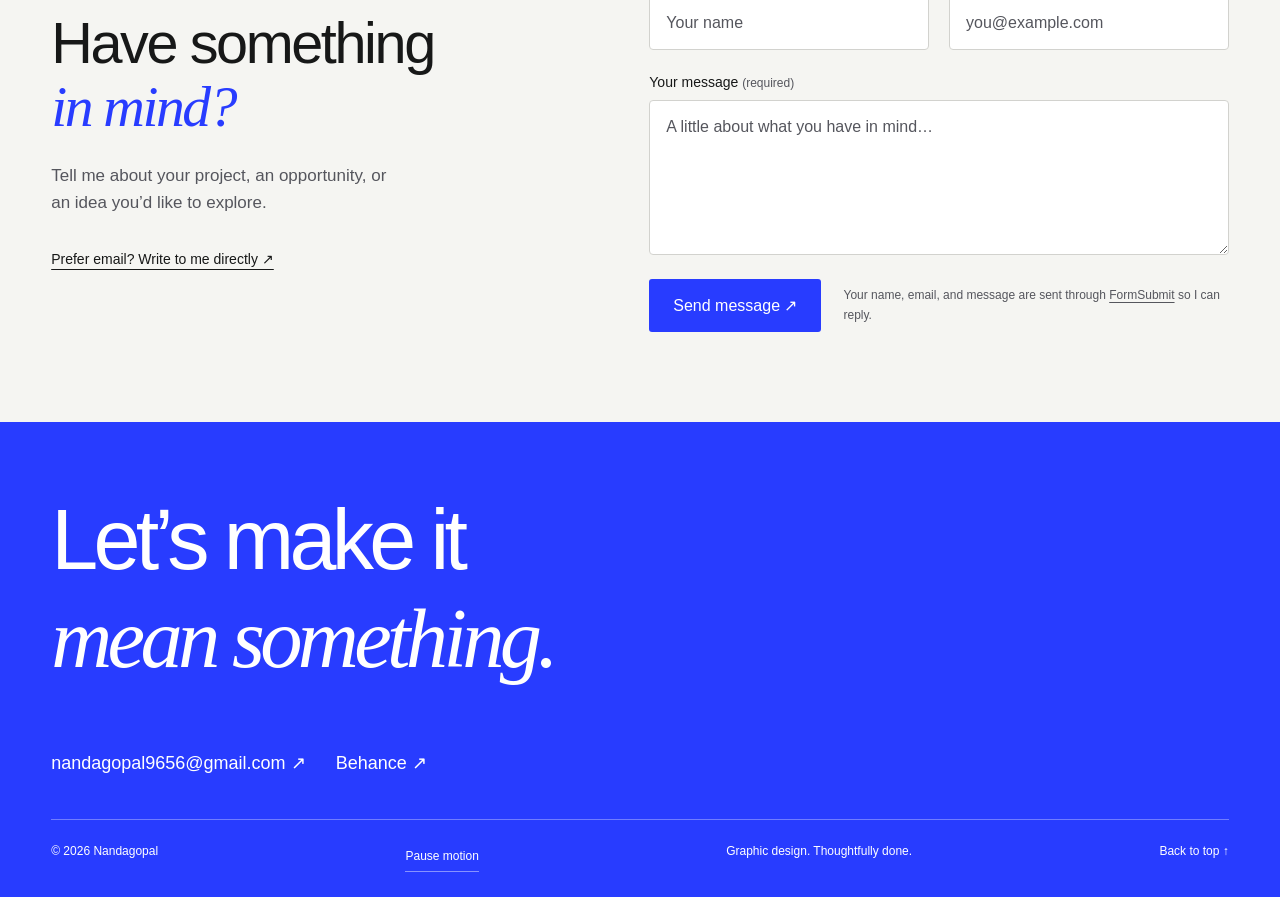
==== commit c3f62439: "Add subtle background blur while retaining popup transparency" ====
--- a/index.html
+++ b/index.html
@@ -59,7 +59,7 @@
 #art-dialog #close-art:hover{opacity:.8}
 </style>
 <style id="rounded-project-artboards">.project-grid .art-preview{border-radius:12px;overflow:hidden}</style>
-<style id="subtle-popup-transparency">#art-dialog{background:color-mix(in srgb,var(--paper) 90%,transparent)}</style>
+<style id="subtle-popup-transparency">#art-dialog{background:color-mix(in srgb,var(--paper) 90%,transparent)}#art-dialog::backdrop{-webkit-backdrop-filter:blur(6px);backdrop-filter:blur(6px)}</style>
 </head>
 <body>
 <div class="cursor-orbit" aria-hidden="true"><span>VIEW</span></div><div class="cursor-light" aria-hidden="true"></div>
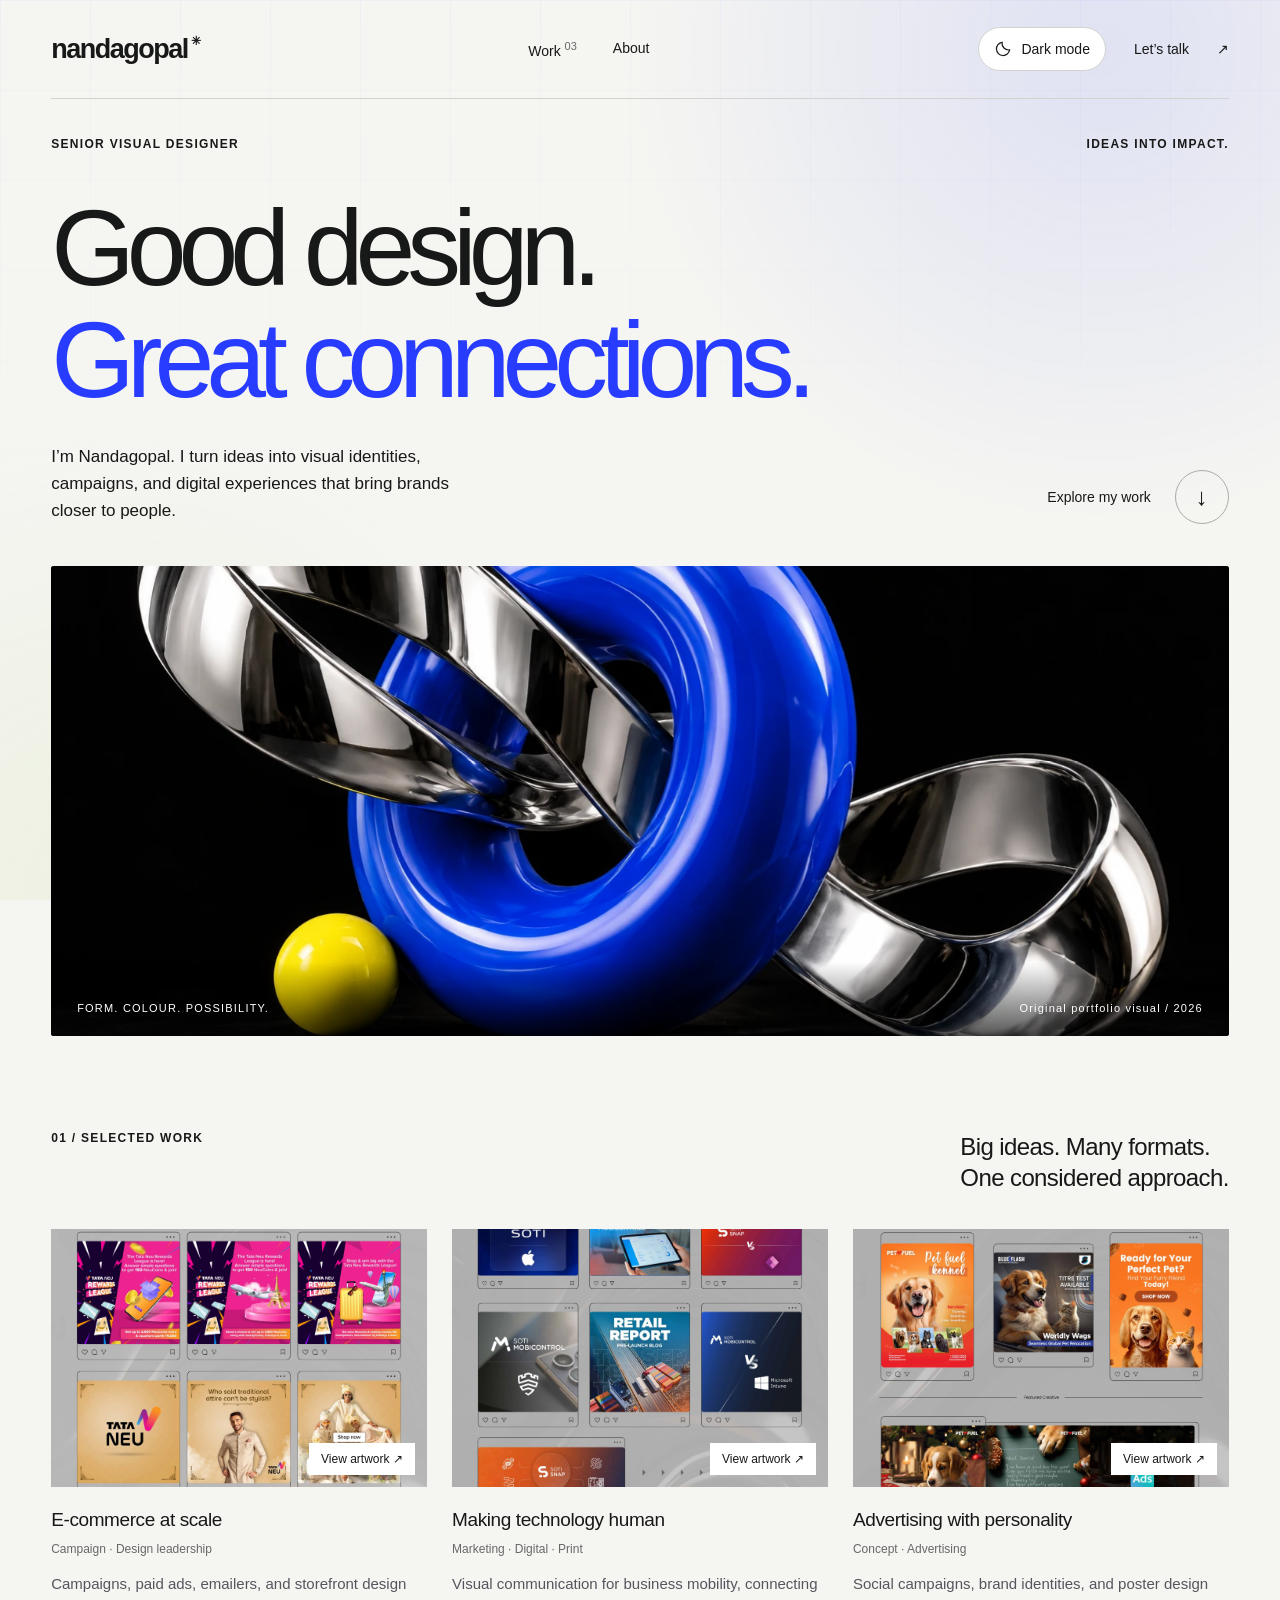
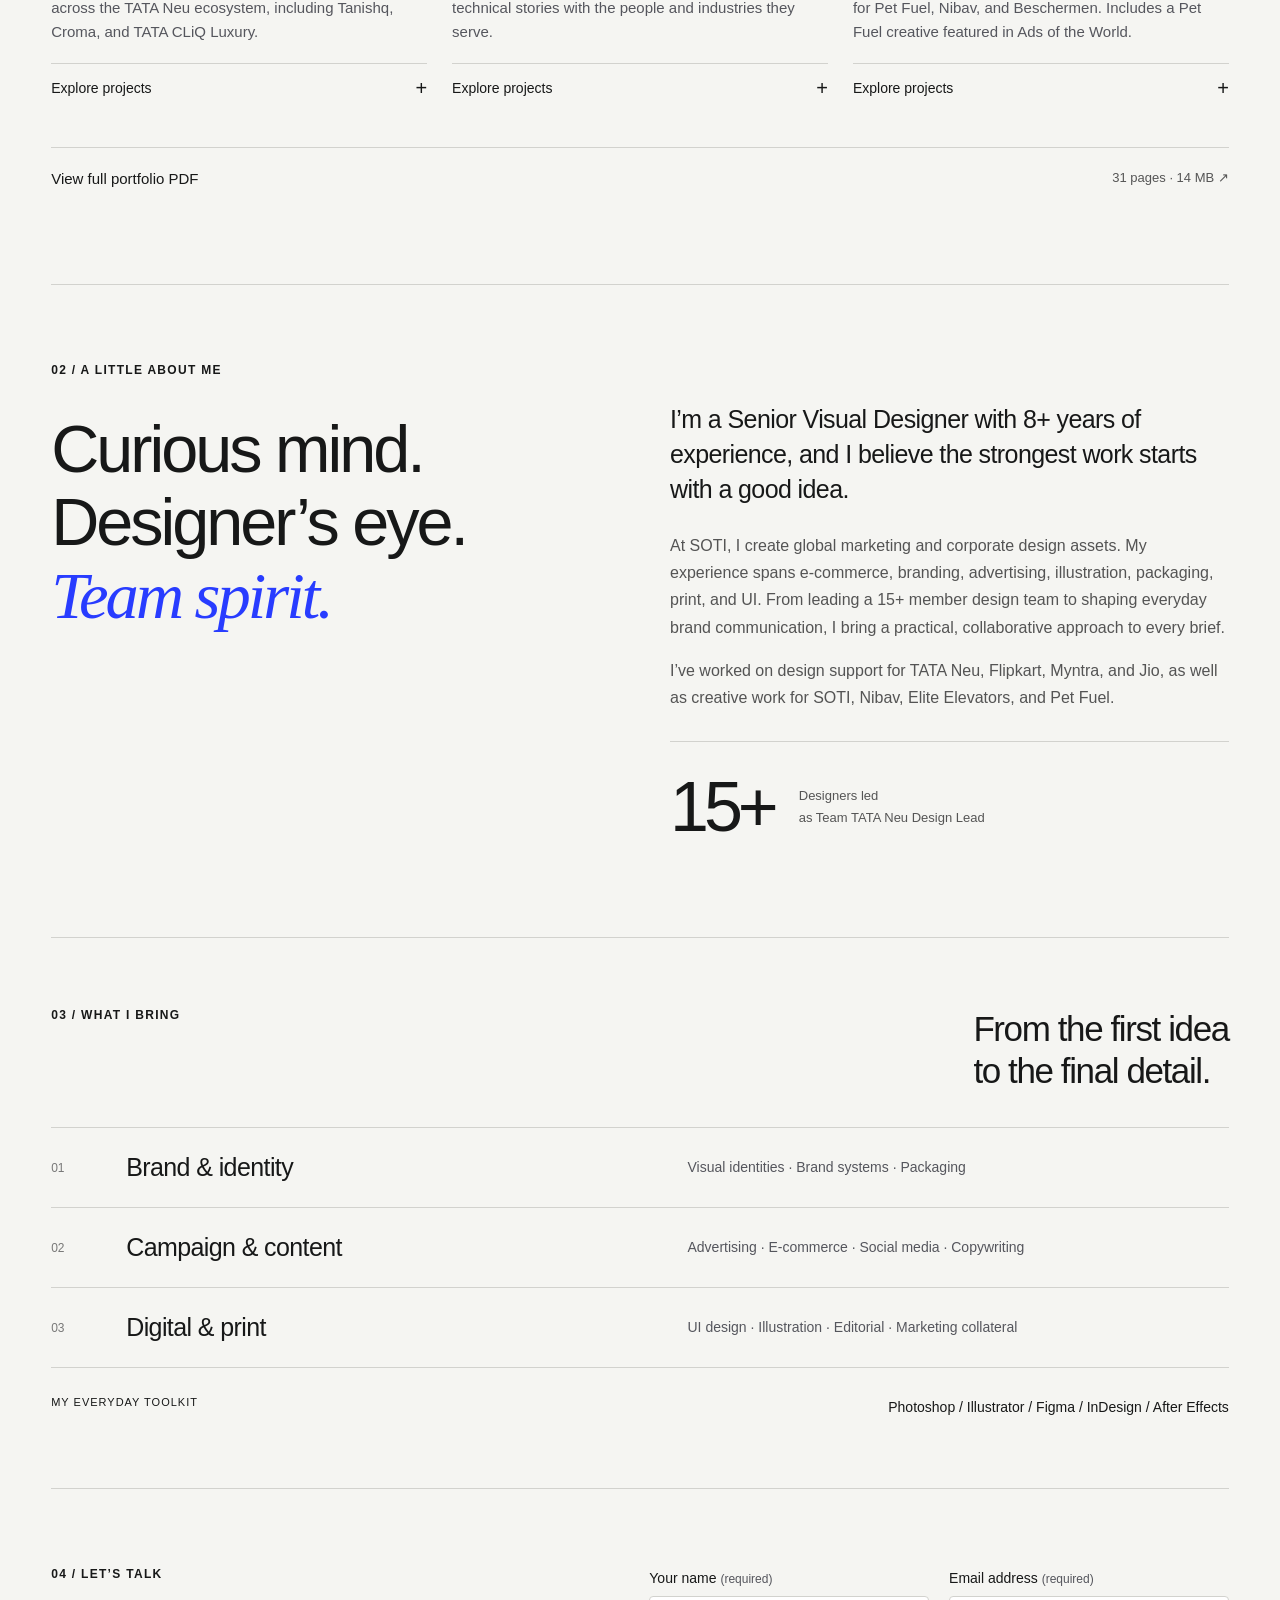
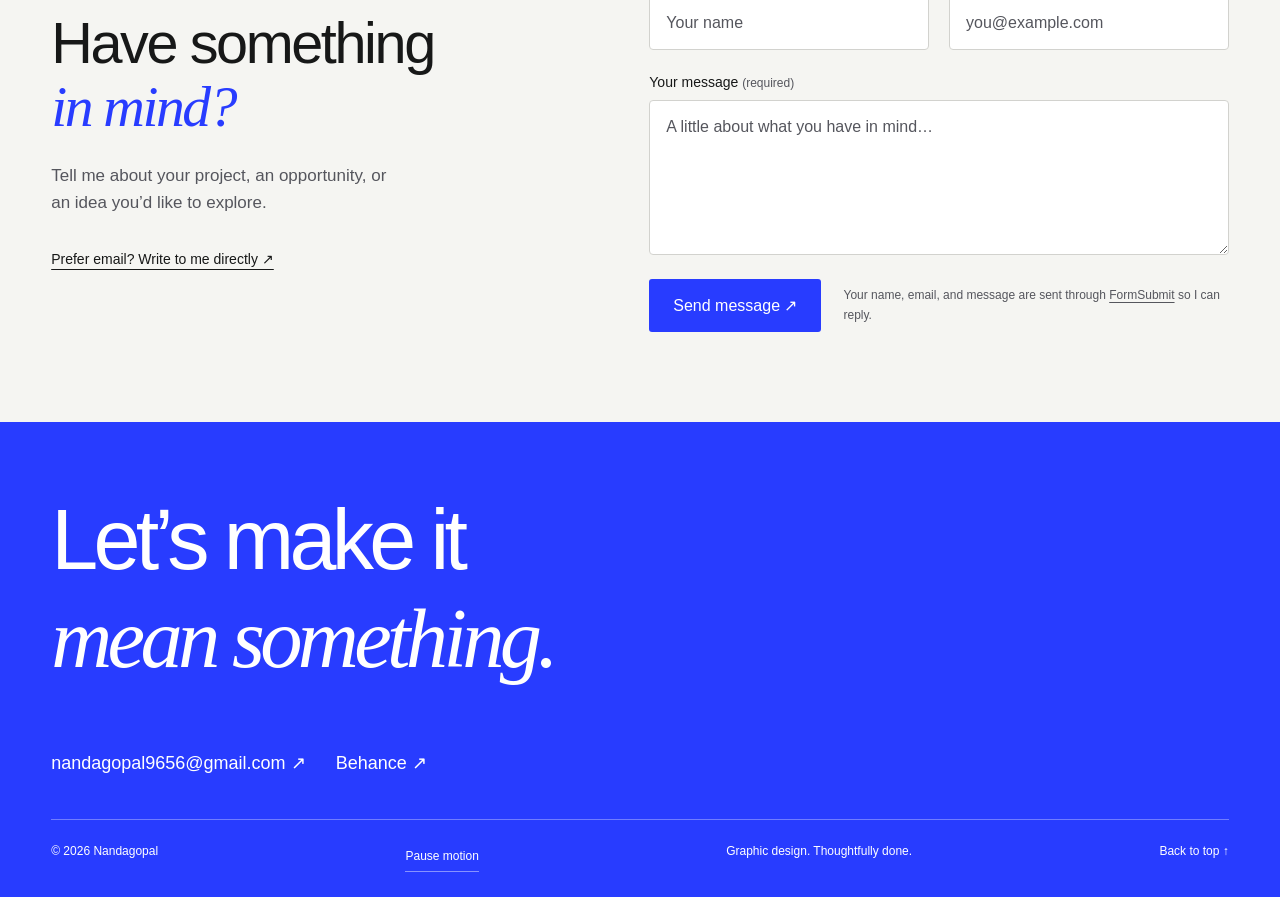
==== commit f29839c1: "Restore square corners on the three project artboards" ====
--- a/index.html
+++ b/index.html
@@ -58,7 +58,6 @@
 #art-dialog #close-art{display:grid;place-items:center;flex:0 0 48px;width:48px;height:48px;padding:0;border-radius:50%;font-family:Arial,Helvetica,sans-serif;font-size:36px;font-weight:400;line-height:1}
 #art-dialog #close-art:hover{opacity:.8}
 </style>
-<style id="rounded-project-artboards">.project-grid .art-preview{border-radius:12px;overflow:hidden}</style>
 <style id="subtle-popup-transparency">#art-dialog{background:color-mix(in srgb,var(--paper) 90%,transparent)}#art-dialog::backdrop{-webkit-backdrop-filter:blur(6px);backdrop-filter:blur(6px)}</style>
 </head>
 <body>
